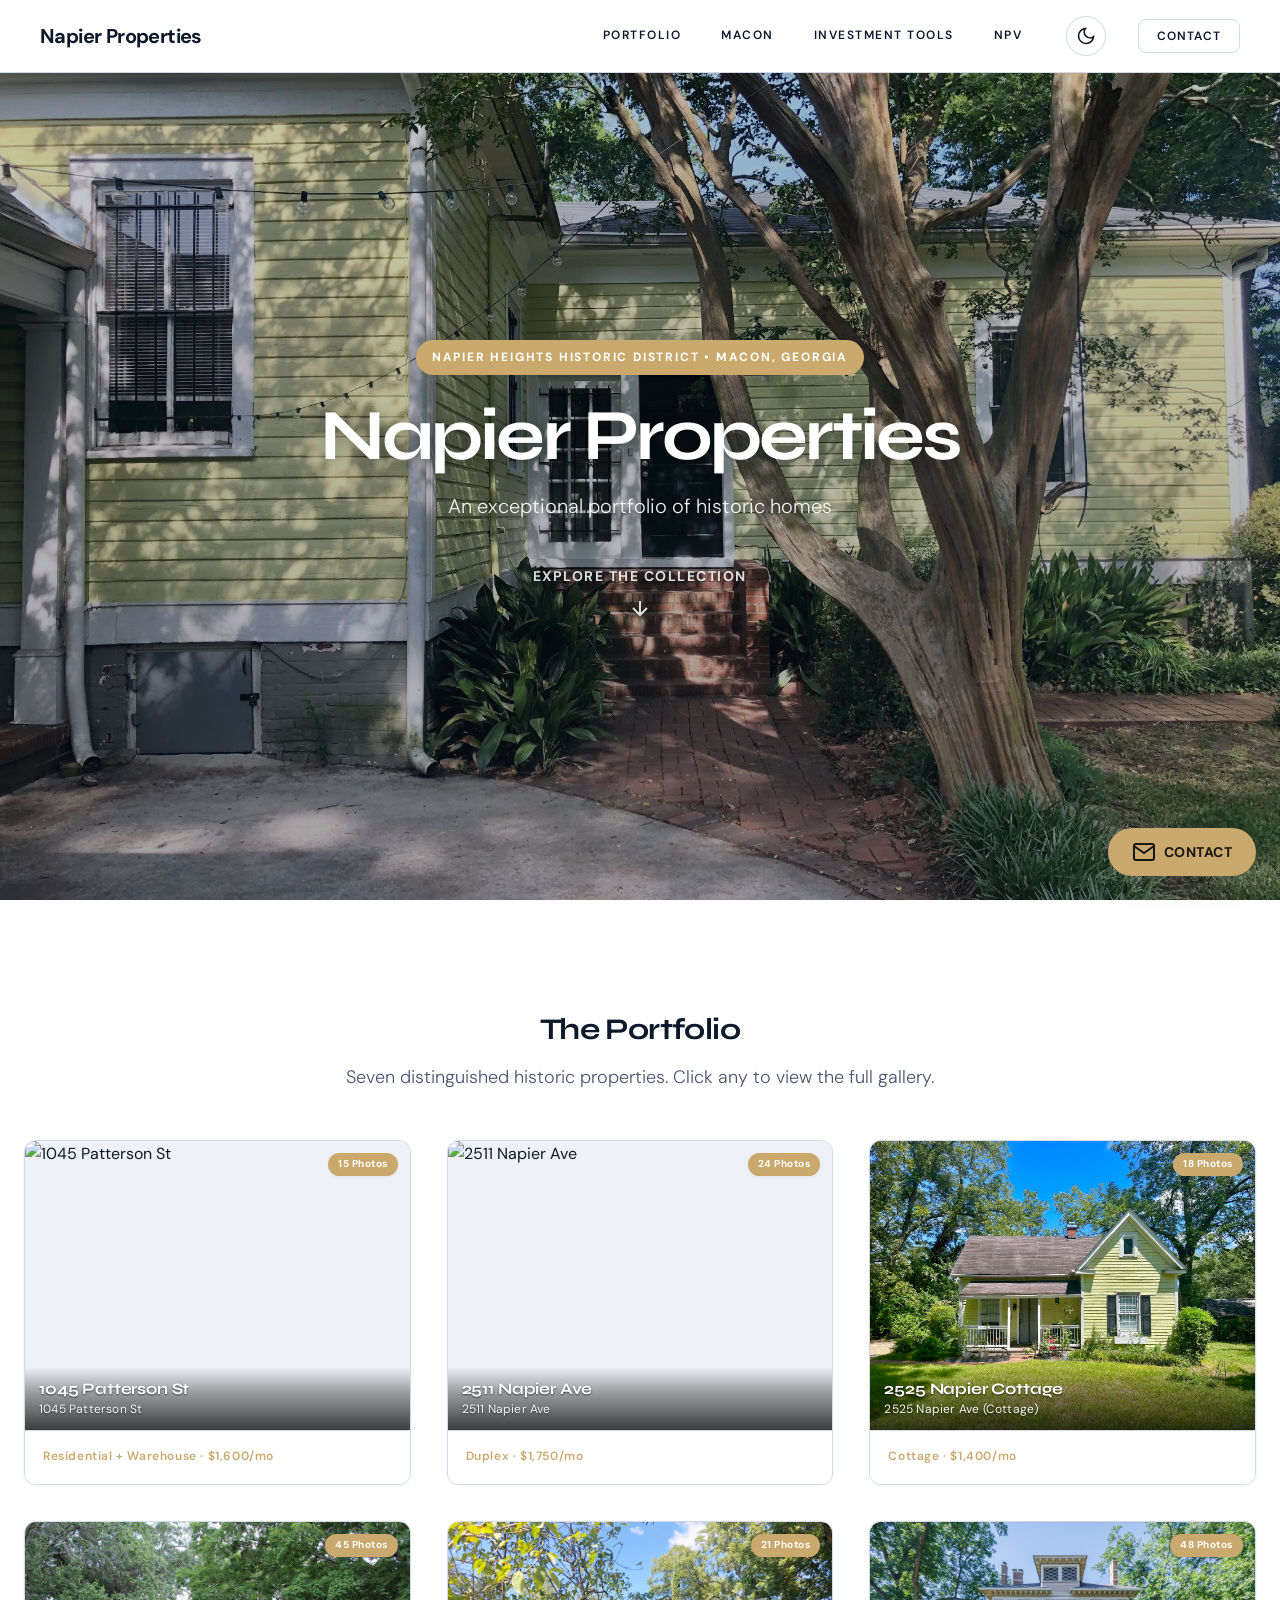
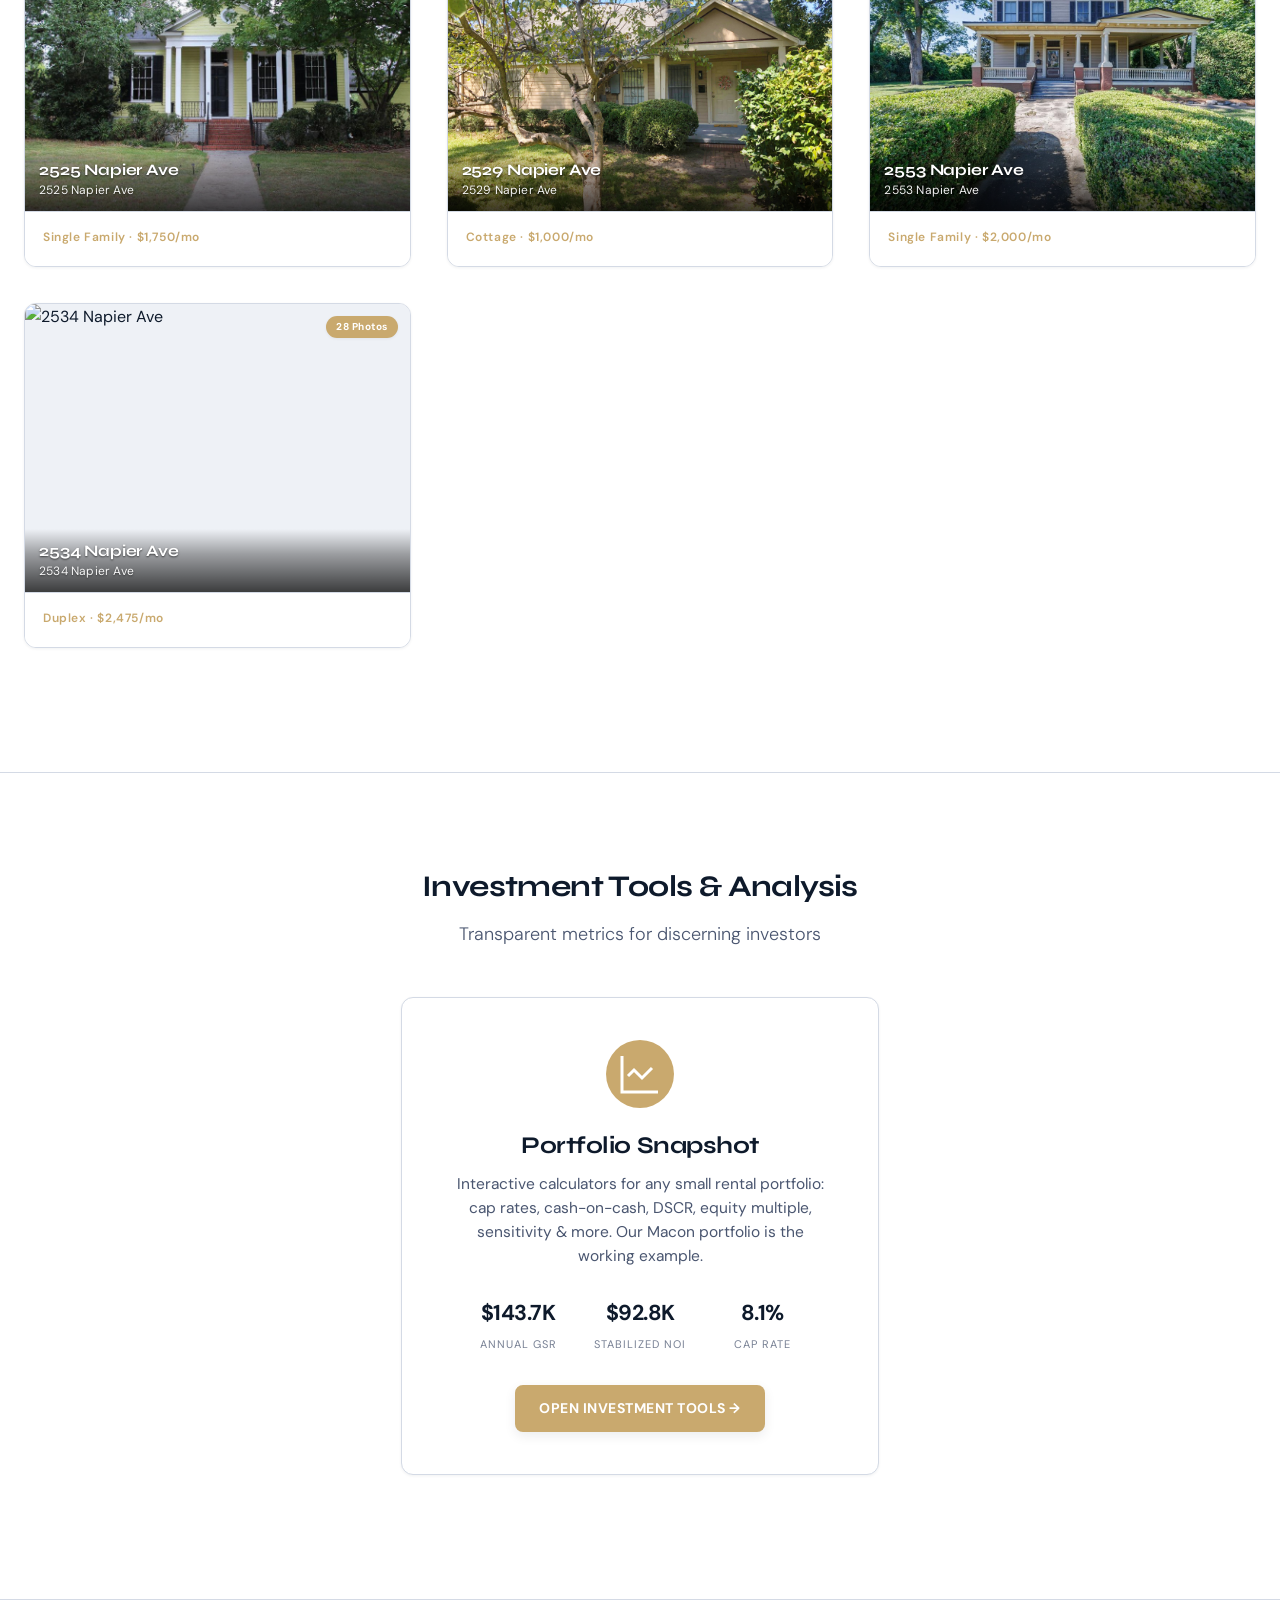
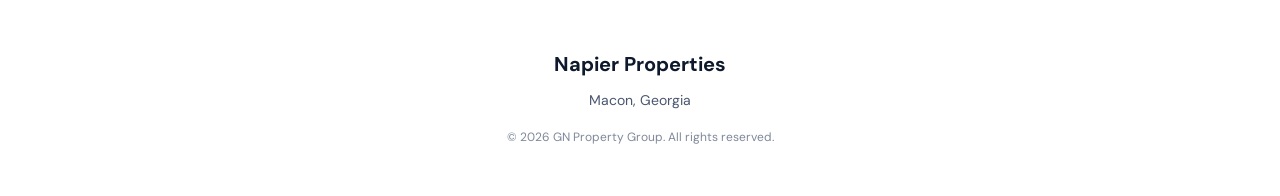
==== index.html @ f1c2375e "Correct stale headline metrics on homepage The portfolio snapshot still showed the pre-correction ba" ====
<!DOCTYPE html>
<html lang="en" data-theme="light">
<head>
    <meta charset="UTF-8">
    <meta name="viewport" content="width=device-width, initial-scale=1.0">
    <title>Napier Properties | Macon, GA Real Estate Portfolio</title>

    <!-- SEO Meta Tags -->
    <meta name="description" content="Napier Properties - A residential investment portfolio of historic homes in Macon, Georgia. Located in the Napier Heights Historic District, minutes from Mercer University and Downtown Macon.">
    <meta name="keywords" content="Macon Georgia real estate, Napier Heights, investment property, Mercer University housing, Macon rental homes">
    <meta name="author" content="GN Property Group">

    <!-- Open Graph / Social Media -->
    <meta property="og:title" content="Napier Properties | Macon, GA Real Estate Portfolio">
    <meta property="og:description" content="A residential investment portfolio of historic homes in Macon, Georgia's Napier Heights Historic District.">
    <meta property="og:type" content="website">
    <meta property="og:image" content="images/2525-napier-ave/exterior.jpg">

    <!-- Favicon -->
    <link rel="icon" type="image/svg+xml" href="favicon.svg">

    <!-- Fonts: Syne (display) + DM Sans (body) from Forged theme, with Lato fallback -->
    <link rel="preconnect" href="https://fonts.googleapis.com">
    <link rel="preconnect" href="https://fonts.gstatic.com" crossorigin>
    <link href="https://fonts.googleapis.com/css2?family=Syne:wght@500;600;700&family=DM+Sans:wght@400;500;700&family=Lato:wght@300;400;700&display=swap" rel="stylesheet">

    <!-- CSS Modules (per architecture: main → components → gallery → responsive) -->
    <link rel="stylesheet" href="css/main.css">
    <link rel="stylesheet" href="css/components.css">
    <link rel="stylesheet" href="css/gallery.css">
    <link rel="stylesheet" href="css/responsive.css">

    <!-- Schema.org Structured Data -->
    <script type="application/ld+json">
    {
      "@context": "https://schema.org",
      "@type": "RealEstateAgent",
      "name": "GN Property Group - Napier Properties Portfolio",
      "url": "https://gnpropertygroup.com/",
      "image": "https://gnpropertygroup.com/images/2525-napier-ave/2525%20Napier%20Ave.jpg",
      "description": "Historic residential real estate investment portfolio in Macon, Georgia's Napier Heights Historic District.",
      "areaServed": "Macon, GA"
    }
    </script>
</head>
<body>
    <!-- ============================================
         HEADER COMPONENT
         - Logo/Title
         - Navigation (Portfolio Tab, Investment Tab, Contact Button)
         ============================================ -->
    <header class="sticky-nav" id="header">
        <div class="nav-container">
            <a href="#" class="nav-logo">Napier Properties</a>
            <nav class="nav-links">
                <a href="#portfolio" class="nav-link active" data-section="portfolio">Portfolio</a>
                <a href="macon.html" class="nav-link">Macon</a>
                <a href="rent.html" class="nav-link">Investment Tools</a>
                <a href="npv.html" class="nav-link">NPV</a>
                
                <button class="btn-icon" id="themeToggleBtn" aria-label="Toggle Theme" style="margin-left: 1rem;">
                    <svg width="20" height="20" viewBox="0 0 24 24" fill="none" stroke="currentColor" stroke-width="2">
                        <path d="M21 12.79A9 9 0 1 1 11.21 3 7 7 0 0 0 21 12.79z"></path>
                    </svg>
                </button>
                <button class="nav-cta" id="navContactBtn">Contact</button>
            </nav>
        </div>
    </header>

    <!-- ============================================
         HERO SECTION
         - Title: Napier Properties
         - Subtitle/Tagline
         - Scroll Indicator
         ============================================ -->
    <section class="hero" id="hero">
        <div class="hero-content">
            <span class="hero-badge">Napier Heights Historic District • Macon, Georgia</span>
            <h1 class="hero-title">Napier Properties</h1>
            <p class="hero-subtitle">An exceptional portfolio of historic homes</p>
            <div class="hero-cta">
                <a href="#portfolio" class="scroll-indicator">
                    <span>Explore the Collection</span>
                    <svg class="scroll-arrow" width="24" height="24" viewBox="0 0 24 24" fill="none" stroke="currentColor" stroke-width="2">
                        <path d="M12 5v14M5 12l7 7 7-7"/>
                    </svg>
                </a>
            </div>
        </div>
    </section>

    <!-- ============================================
         PORTFOLIO SECTION
         - Section Header
         - Property Card Grid (6 cards per architecture)
         ============================================ -->
    <section class="portfolio-section" id="portfolio">
        <div class="section-container">
            <div class="section-header">
                <h2 class="section-title">The Portfolio</h2>
                <p class="section-subtitle">Seven distinguished historic properties. Click any to view the full gallery.</p>
            </div>

            <!-- Property Card Grid -->
            <div class="property-grid" id="propertyGrid">
                <!-- Cards rendered by app.js using data from data.js -->
            </div>
        </div>
    </section>

    <!-- ============================================
         INVESTMENT SECTION
         - Links to rent.html Investment Analysis
         ============================================ -->
    <section class="investment-section" id="investment">
        <div class="section-container">
            <div class="section-header">
                <h2 class="section-title">Investment Tools &amp; Analysis</h2>
                <p class="section-subtitle">Transparent metrics for discerning investors</p>
            </div>

            <div class="investment-preview">
                <div class="investment-card">
                    <div class="investment-icon">
                        <svg width="48" height="48" viewBox="0 0 24 24" fill="none" stroke="currentColor" stroke-width="1.5">
                            <path d="M3 3v18h18"/>
                            <path d="M18 9l-5 5-4-4-3 3"/>
                        </svg>
                    </div>
                    <h3>Portfolio Snapshot</h3>
                    <p>Interactive calculators for any small rental portfolio: cap rates, cash-on-cash, DSCR, equity multiple, sensitivity &amp; more. Our Macon portfolio is the working example.</p>
                    <div class="investment-metrics">
                        <div class="metric-mini">
                            <span class="metric-mini-value">$143.7K</span>
                            <span class="metric-mini-label">Annual GSR</span>
                        </div>
                        <div class="metric-mini">
                            <span class="metric-mini-value">$92.8K</span>
                            <span class="metric-mini-label">Stabilized NOI</span>
                        </div>
                        <div class="metric-mini">
                            <span class="metric-mini-value">8.1%</span>
                            <span class="metric-mini-label">Cap Rate</span>
                        </div>
                    </div>
                    <a href="rent.html" class="btn-primary">Open Investment Tools →</a>
                </div>
            </div>
        </div>
    </section>

    <!-- ============================================
         MODAL GALLERY COMPONENT
         - Overlay
         - Content Container
         - Header (Property Title + Close Button)
         - Description Panel (collapsible)
         - Main Image Display
         - Thumbnail Strip
         - Prev/Next Arrows
         ============================================ -->
    <div class="modal-overlay" id="modalOverlay">
        <div class="modal-container" id="modalContainer">
            <!-- Modal Header -->
            <div class="modal-header">
                <div class="modal-title-group">
                    <h2 class="modal-title" id="modalTitle">Property Name</h2>
                    <span class="modal-address" id="modalAddress">Address</span>
                </div>
                <button class="modal-close" id="modalClose" aria-label="Close gallery">
                    <svg width="24" height="24" viewBox="0 0 24 24" fill="none" stroke="currentColor" stroke-width="2">
                        <path d="M18 6L6 18M6 6l12 12"/>
                    </svg>
                </button>
            </div>

            <!-- Description Panel (collapsible) -->
            <div class="modal-description" id="modalDescription">
                <button class="description-toggle" id="descriptionToggle">
                    <span>Property Details</span>
                    <svg class="toggle-icon" width="16" height="16" viewBox="0 0 24 24" fill="none" stroke="currentColor" stroke-width="2">
                        <path d="M6 9l6 6 6-6"/>
                    </svg>
                </button>
                <div class="description-content" id="descriptionContent">
                    <p id="modalDescText">Property description will appear here.</p>
                    <div class="property-details" id="propertyDetails">
                        <!-- Property metrics rendered here -->
                    </div>
                </div>
            </div>

            <!-- Main Image Display -->
            <div class="modal-main-image">
                <button class="gallery-arrow gallery-arrow-prev" id="prevImage" aria-label="Previous image">
                    <svg width="32" height="32" viewBox="0 0 24 24" fill="none" stroke="currentColor" stroke-width="2">
                        <path d="M15 18l-6-6 6-6"/>
                    </svg>
                </button>

                <div class="image-container">
                    <img src="" alt="" class="main-image" id="mainImage">
                    <div class="image-counter" id="imageCounter">1 / 10</div>
                </div>

                <button class="gallery-arrow gallery-arrow-next" id="nextImage" aria-label="Next image">
                    <svg width="32" height="32" viewBox="0 0 24 24" fill="none" stroke="currentColor" stroke-width="2">
                        <path d="M9 18l6-6-6-6"/>
                    </svg>
                </button>
            </div>

            <!-- Thumbnail Strip -->
            <div class="thumbnail-strip" id="thumbnailStrip">
                <!-- Thumbnails rendered by gallery.js -->
            </div>
        </div>
    </div>

    <!-- ============================================
         CONTACT PANEL
         - Floating Button (bottom-right)
         - Expanded Panel (slides up)
         - Email: gnpropertygroup@gmail.com
         ============================================ -->
    <div class="contact-wrapper" id="contactWrapper">
        <!-- Floating Button -->
        <button class="contact-btn" id="contactBtn" aria-label="Open contact panel">
            <svg width="24" height="24" viewBox="0 0 24 24" fill="none" stroke="currentColor" stroke-width="2">
                <path d="M4 4h16c1.1 0 2 .9 2 2v12c0 1.1-.9 2-2 2H4c-1.1 0-2-.9-2-2V6c0-1.1.9-2 2-2z"/>
                <polyline points="22,6 12,13 2,6"/>
            </svg>
            <span>Contact</span>
        </button>

        <!-- Expanded Panel -->
        <div class="contact-panel" id="contactPanel">
            <div class="contact-panel-header">
                <h3>Get In Touch</h3>
                <button class="contact-panel-close" id="contactPanelClose" aria-label="Close contact panel">
                    <svg width="20" height="20" viewBox="0 0 24 24" fill="none" stroke="currentColor" stroke-width="2">
                        <path d="M18 6L6 18M6 6l12 12"/>
                    </svg>
                </button>
            </div>
            <div class="contact-panel-content">
                <p>Interested in our properties? Reach out for inquiries, tours, or investment opportunities.</p>
                <a href="mailto:gnpropertygroup@gmail.com" class="contact-email">
                    <svg width="20" height="20" viewBox="0 0 24 24" fill="none" stroke="currentColor" stroke-width="2">
                        <path d="M4 4h16c1.1 0 2 .9 2 2v12c0 1.1-.9 2-2 2H4c-1.1 0-2-.9-2-2V6c0-1.1.9-2 2-2z"/>
                        <polyline points="22,6 12,13 2,6"/>
                    </svg>
                    gnpropertygroup@gmail.com
                </a>
            </div>
        </div>
    </div>

    <!-- ============================================
         FOOTER
         ============================================ -->
    <footer class="footer" id="footer">
        <div class="footer-content">
            <p class="footer-brand">Napier Properties</p>
            <p class="footer-location">Macon, Georgia</p>
            <p class="footer-copyright">&copy; 2026 GN Property Group. All rights reserved.</p>
        </div>
    </footer>

    <!-- ============================================
         JAVASCRIPT MODULES
         Load order per architecture:
         1. data.js (property store)
         2. navigation.js (sticky nav, scroll)
         3. contact.js (contact panel toggle)
         4. gallery.js (modal logic)
         5. app.js (main controller - initializes all)
         ============================================ -->
    <script src="js/data.js"></script>
    <script src="js/navigation.js"></script>
    <script src="js/contact.js"></script>
    <script src="js/gallery.js"></script>
    <script src="js/app.js"></script>
</body>
</html>
---- css/main.css ----
/* ============================================
   MAIN.CSS - Core Variables & Reset
   Forged Light theme (default). Clean solid modern high-end real estate.
   NO glassmorphism. Architecture: main.css → components.css → gallery.css → responsive.css
   ============================================ */

/* --------------------------------------------
   CSS VARIABLES (:root & Themes)
   Lodge-inspired clean theme (light default) - warm gold accent, no teal
   Clean solid colors, NO glassmorphism, NO backdrop-filter, NO blur, NO rgba bg transparencies
   High-end professional real estate aesthetic (Sotheby's / Berkshire style)
   -------------------------------------------- */
:root {
    /* Base shared */
    --white: #ffffff;
    --black: #000000;

    /* Typography - Forge theme fonts + Lato fallback for compatibility */
    --font-display: 'Syne', 'Lato', system-ui, -apple-system, BlinkMacSystemFont, 'Segoe UI', sans-serif;
    --font-body: 'DM Sans', 'Lato', system-ui, -apple-system, BlinkMacSystemFont, 'Segoe UI', sans-serif;
    --font-mono: 'Fragment Mono', 'JetBrains Mono', ui-monospace, monospace;
    --font-family: var(--font-body);
    --font-light: 300;
    --font-regular: 400;
    --font-medium: 500;
    --font-bold: 700;

    /* Font Sizes */
    --text-xs: 0.75rem;
    --text-sm: 0.875rem;
    --text-base: 1rem;
    --text-lg: 1.125rem;
    --text-xl: 1.25rem;
    --text-2xl: 1.5rem;
    --text-3xl: 1.875rem;
    --text-4xl: 2.25rem;
    --text-5xl: 3rem;
    --text-6xl: 3.75rem;

    /* Spacing */
    --space-1: 0.25rem;
    --space-2: 0.5rem;
    --space-3: 0.75rem;
    --space-4: 1rem;
    --space-5: 1.25rem;
    --space-6: 1.5rem;
    --space-8: 2rem;
    --space-10: 2.5rem;
    --space-12: 3rem;
    --space-16: 4rem;
    --space-20: 5rem;

    /* Forged geometry (rounded clean, not sharp zero) */
    --radius-sm: 5px;
    --radius-md: 8px;
    --radius-lg: 12px;
    --radius-xl: 12px;
    --radius-2xl: 16px;
    --radius-full: 9999px;

    /* Transitions */
    --transition-fast: 140ms ease;
    --transition-base: 200ms ease;
    --transition-slow: 400ms ease;
    --transition-bounce: 300ms cubic-bezier(0.68, -0.55, 0.265, 1.55);

    /* Z-Index Scale */
    --z-base: 1;
    --z-dropdown: 100;
    --z-sticky: 500;
    --z-modal: 1000;
    --z-tooltip: 1500;
}

/* ============================================
   FORGED LIGHT THEME (DEFAULT - Light Mode)
   Exact mapping from forged-light.json
   All solid colors, excellent contrast, professional high-end RE
   ============================================ */
:root,
[data-theme="light"] {
    /* Forged Light palette - primary */
    --bg: #ffffff;
    --bg2: #f4f6fa;
    --surface: #ffffff;
    --surface2: #eef1f6;
    --surface3: #e2e7ef;
    --border: #d4dae5;
    --border2: #b8c1d1;

    --text: #0e1a2b;
    --text2: #4a5670;   /* secondary text */
    --text3: #8090a8;   /* muted */

    --accent: #c9a96e;       /* warm gold - primary brand (lodge) */
    --accent-dim: #a67c52;
    --accent-glow: #c9a96e;
    --accent-faint: #f5e8d3; /* very light gold tint for subtle bg */

    --accent2: #c96d28;      /* warm orange-brown */
    --accent2-dim: #a5571f;
    --accent2-glow: #c96d28;

    --success: #1d8c5a;
    --warning: #a37b1f;
    --danger: #c0392b;
    --info: #1f5fbf;

    /* Legacy mappings for compatibility (point to new) */
    --primary: var(--bg2);
    --secondary: var(--surface2);
    --accent-text: #1a1814;  /* dark text on warm gold */
    --light: var(--bg);
    --text-light: var(--text2);

    --bg-body: var(--bg);
    --bg-card: var(--surface);

    /* No glass - use solid */
    --glass: var(--surface);
    --glass-border: var(--border);
    --glass-dark: var(--surface2);

    /* Clean gradients using solid palette (no heavy transparency) */
    --gradient-hero: linear-gradient(180deg, rgba(0,0,0,0.35) 0%, rgba(0,0,0,0.55) 100%); /* minimal for photo legibility only */
    --gradient-primary: linear-gradient(135deg, var(--bg2) 0%, var(--surface2) 100%);
    --gradient-card: var(--surface);

    /* Subtle professional shadows (drop shadows only, no glass blur) */
    --shadow-sm: 0 1px 3px rgba(14, 26, 43, 0.06);
    --shadow-md: 0 4px 12px rgba(14, 26, 43, 0.08);
    --shadow-lg: 0 10px 30px rgba(14, 26, 43, 0.10);
    --shadow-xl: 0 20px 50px rgba(14, 26, 43, 0.12);
    --shadow-glass: 0 8px 24px rgba(14, 26, 43, 0.06); /* legacy name, now subtle solid shadow */

    /* No blur effects */
    --blur-sm: 0;
    --blur-md: 0;
    --blur-lg: 0;
}

/* Dark Theme - updated to complement forged but light is default & primary */
[data-theme="dark"] {
    --bg: #2a394d;
    --bg2: #354a61;
    --surface: #31455c;
    --surface2: #3c516b;
    --surface3: #4a627d;
    --border: #58718a;
    --border2: #7b92ad;

    --text: #f0f4f8;
    --text2: #c5d1e0;
    --text3: #9aa9bc;

    --accent: #c9a96e;
    --accent-dim: #a67c52;
    --accent-glow: #c9a96e;
    --accent-faint: #3c2f22;

    --accent2: #c96d28;
    --accent2-dim: #a5571f;
    --accent2-glow: #c96d28;

    --success: #1d8c5a;
    --warning: #a37b1f;
    --danger: #c0392b;
    --info: #1f5fbf;

    --primary: var(--bg2);
    --secondary: var(--surface2);
    --accent-text: #1a1814;
    --light: var(--surface);
    --text-light: var(--text2);

    --bg-body: var(--bg);
    --bg-card: var(--surface);

    --glass: var(--surface);
    --glass-border: var(--border);
    --glass-dark: var(--surface2);

    --gradient-hero: linear-gradient(180deg, rgba(0,0,0,0.25) 0%, rgba(0,0,0,0.4) 100%);
    --gradient-primary: linear-gradient(135deg, var(--bg2) 0%, var(--surface2) 100%);
    --gradient-card: var(--surface);

    --shadow-sm: 0 1px 3px rgba(0, 0, 0, 0.15);
    --shadow-md: 0 4px 12px rgba(0, 0, 0, 0.2);
    --shadow-lg: 0 10px 30px rgba(0, 0, 0, 0.28);
    --shadow-xl: 0 20px 50px rgba(0, 0, 0, 0.38);
    --shadow-glass: 0 8px 24px rgba(0, 0, 0, 0.18);

    --blur-sm: 0;
    --blur-md: 0;
    --blur-lg: 0;
}


/* --------------------------------------------
   CSS RESET
   Modern reset for consistent cross-browser styling
   -------------------------------------------- */
*,
*::before,
*::after {
    margin: 0;
    padding: 0;
    box-sizing: border-box;
}

html {
    font-size: 16px;
    scroll-behavior: smooth;
    -webkit-text-size-adjust: 100%;
}

body {
    font-family: var(--font-family);
    font-weight: var(--font-regular);
    line-height: 1.65;
    color: var(--text);
    background: var(--bg-body);
    min-height: 100vh;
    overflow-x: hidden;
    -webkit-font-smoothing: antialiased;
    -moz-osx-font-smoothing: grayscale;
}

/* Remove default list styles */
ul, ol {
    list-style: none;
}

/* Remove default link styles */
a {
    text-decoration: none;
    color: inherit;
}

/* Reset button styles */
button {
    font-family: inherit;
    font-size: inherit;
    background: none;
    border: none;
    cursor: pointer;
    outline: none;
}

/* Reset image styles */
img {
    max-width: 100%;
    height: auto;
    display: block;
}

/* Reset form elements */
input,
textarea,
select {
    font-family: inherit;
    font-size: inherit;
}

/* Remove default focus outline, add custom later */
:focus {
    outline: none;
}

/* Focus visible for accessibility */
:focus-visible {
    outline: 2px solid var(--accent);
    outline-offset: 2px;
}

/* --------------------------------------------
   TYPOGRAPHY
   Forged fonts: Syne for display/headings (elegant high-end), DM Sans for body
   Excellent contrast, professional typography
   -------------------------------------------- */
h1, h2, h3, h4, h5, h6 {
    font-family: var(--font-display);
    font-weight: var(--font-bold);
    line-height: 1.15;
    color: var(--text);
    letter-spacing: -0.015em;
}

h1 {
    font-size: var(--text-5xl);
    letter-spacing: -0.025em;
}

h2 {
    font-size: var(--text-3xl);
    letter-spacing: -0.02em;
}

h3 {
    font-size: var(--text-xl);
    letter-spacing: -0.01em;
}

h4 {
    font-size: var(--text-lg);
}

p {
    color: var(--text2);
    margin-bottom: var(--space-4);
}

p:last-child {
    margin-bottom: 0;
}

.text-light {
    font-weight: var(--font-light);
    color: var(--text2);
}

.text-bold {
    font-weight: var(--font-bold);
}

.text-center {
    text-align: center;
}

.text-white {
    color: #ffffff;
}

.text-primary {
    color: var(--bg2);
}

.text-accent {
    color: var(--accent);
}

/* --------------------------------------------
   BASE BODY STYLES
   Layout containers and utility classes
   -------------------------------------------- */

/* Main section container */
.section-container {
    max-width: 1200px;
    margin: 0 auto;
    padding: var(--space-8) var(--space-6);
}

/* Section header styling */
.section-header {
    text-align: center;
    margin-bottom: var(--space-12);
}

.section-title {
    color: var(--text);
    margin-bottom: var(--space-4);
}

.section-subtitle {
    color: var(--text2);
    font-size: var(--text-lg);
    font-weight: var(--font-light);
}

/* Utility: Hidden but accessible */
.sr-only {
    position: absolute;
    width: 1px;
    height: 1px;
    padding: 0;
    margin: -1px;
    overflow: hidden;
    clip: rect(0, 0, 0, 0);
    white-space: nowrap;
    border: 0;
}

/* Utility: Flex layouts */
.flex {
    display: flex;
}

.flex-center {
    display: flex;
    align-items: center;
    justify-content: center;
}

.flex-between {
    display: flex;
    align-items: center;
    justify-content: space-between;
}

.flex-column {
    display: flex;
    flex-direction: column;
}

/* Utility: Grid layouts */
.grid {
    display: grid;
}

/* Utility: Gaps */
.gap-2 { gap: var(--space-2); }
.gap-4 { gap: var(--space-4); }
.gap-6 { gap: var(--space-6); }
.gap-8 { gap: var(--space-8); }

/* Selection styling */
::selection {
    background: var(--accent);
    color: #ffffff;
}

/* Scrollbar styling (webkit) - clean solid */
::-webkit-scrollbar {
    width: 8px;
    height: 8px;
}

::-webkit-scrollbar-track {
    background: var(--surface2);
}

::-webkit-scrollbar-thumb {
    background: var(--border2);
    border-radius: var(--radius-full);
}

::-webkit-scrollbar-thumb:hover {
    background: var(--accent);
}
---- css/components.css ----
/* ============================================
   COMPONENTS.CSS - Cards, Modals, Panels
   Forged Light solid theme. No glassmorphism. Clean high-end RE.
   Architecture: main.css → components.css → gallery.css → responsive.css
   ============================================ */

/* --------------------------------------------
   NAVIGATION (.sticky-nav)
   From architecture: Sticky navigation with smooth scroll and active states
   -------------------------------------------- */
.sticky-nav {
    position: fixed;
    top: 0;
    left: 0;
    right: 0;
    z-index: var(--z-sticky);
    background: var(--bg);
    border-bottom: 1px solid var(--border);
    padding: var(--space-4) var(--space-6);
    transition: all var(--transition-base);
}

.sticky-nav.scrolled {
    background: var(--bg);
    border-bottom: 1px solid var(--border);
    box-shadow: var(--shadow-sm);
}

.nav-container {
    max-width: 1200px;
    margin: 0 auto;
    display: flex;
    align-items: center;
    justify-content: space-between;
}

.nav-logo {
    font-size: 1.25rem;
    font-weight: var(--font-bold);
    color: var(--text);
    letter-spacing: -0.03em;
    transition: color var(--transition-fast);
}

.nav-logo:hover {
    color: var(--accent);
}

.nav-links {
    display: flex;
    align-items: center;
    gap: var(--space-4);
}

.nav-link {
    color: var(--text);
    font-size: 0.75rem;
    font-weight: 600;
    padding: var(--space-2) var(--space-3);
    text-transform: uppercase;
    letter-spacing: 1.5px;
    transition: color var(--transition-fast);
    position: relative;
}

.nav-link:hover {
    color: var(--accent);
}

.nav-link.active {
    color: var(--accent);
}

.nav-link.active::after {
    content: '';
    position: absolute;
    bottom: -2px;
    left: 0;
    right: 0;
    height: 1px;
    background: var(--accent);
}

.nav-cta {
    margin-left: var(--space-4);
    padding: 8px 18px;
    font-size: 0.75rem;
    font-weight: 600;
    text-transform: uppercase;
    letter-spacing: 1px;
    color: var(--text);
    border: 1px solid var(--border);
    background: transparent;
    border-radius: var(--radius-md);
    transition: all var(--transition-fast);
    cursor: pointer;
}

.nav-cta:hover {
    background: var(--accent);
    color: var(--accent-text);
    border-color: var(--accent);
}

/* --------------------------------------------
   BUTTONS
   .btn-primary, .btn-secondary (was btn-glass - solid clean no glass), .btn-icon
   -------------------------------------------- */
.btn-primary {
    display: inline-flex;
    align-items: center;
    justify-content: center;
    gap: var(--space-2);
    padding: var(--space-3) var(--space-6);
    background: var(--accent);
    color: #ffffff;
    font-size: var(--text-sm);
    font-weight: var(--font-bold);
    text-transform: uppercase;
    letter-spacing: 0.5px;
    border-radius: var(--radius-md);
    box-shadow: var(--shadow-md);
    transition: all var(--transition-base);
}

.btn-primary:hover {
    background: var(--accent-dim);
    transform: translateY(-1px);
    box-shadow: var(--shadow-lg);
}

.btn-primary:active {
    transform: translateY(0);
}

/* Clean secondary / outline button - no glassmorphism, high-end minimal */
.btn-glass,
.btn-secondary {
    display: inline-flex;
    align-items: center;
    justify-content: center;
    gap: var(--space-2);
    padding: 10px 18px;
    background: transparent;
    color: var(--text);
    font-size: var(--text-sm);
    font-weight: 600;
    text-transform: uppercase;
    letter-spacing: 1px;
    border: 1px solid var(--border);
    border-radius: var(--radius-md);
    transition: all var(--transition-fast);
}

.btn-glass:hover,
.btn-secondary:hover {
    background: var(--accent);
    color: var(--accent-text);
    border-color: var(--accent);
}

.btn-icon {
    display: inline-flex;
    align-items: center;
    justify-content: center;
    width: 40px;
    height: 40px;
    background: var(--surface);
    border: 1px solid var(--border);
    border-radius: var(--radius-full);
    color: var(--text);
    transition: all var(--transition-base);
}

.btn-icon:hover {
    background: var(--surface2);
    border-color: var(--accent);
    transform: scale(1.02);
}

/* --------------------------------------------
   HERO SECTION
   -------------------------------------------- */
.hero {
    min-height: 100vh;
    display: flex;
    align-items: center;
    justify-content: center;
    padding: var(--space-20) var(--space-6);
    padding-top: calc(var(--space-20) + 60px);
    /* Elegant high-end RE hero: strong photo, minimal clean overlay */
    background: linear-gradient(180deg, rgba(14,26,43,0.22) 0%, rgba(14,26,43,0.38) 100%), url('../images/2525-napier-ave/exterior.jpg');
    background-size: cover;
    background-position: center 38%;
    background-attachment: scroll;
    position: relative;
    overflow: hidden;
}

.hero-content {
    text-align: center;
    position: relative;
    z-index: 1;
    max-width: 780px;
    margin: 0 auto;
}

.hero-badge {
    display: inline-block;
    background: var(--accent);
    color: #ffffff;
    padding: var(--space-2) var(--space-4);
    font-size: var(--text-xs);
    font-weight: var(--font-bold);
    letter-spacing: 1.8px;
    text-transform: uppercase;
    border-radius: var(--radius-full);
    margin-bottom: var(--space-6);
    box-shadow: var(--shadow-sm);
}

.hero-title {
    font-size: clamp(2.8rem, 7vw, 4.25rem);
    font-weight: 700;
    color: #ffffff;
    margin-bottom: var(--space-4);
    letter-spacing: -0.04em;
    line-height: 1.04;
    text-shadow: 0 2px 18px rgba(0, 0, 0, 0.4);
}

.hero-subtitle {
    font-size: var(--text-xl);
    font-weight: var(--font-light);
    color: rgba(255,255,255,0.92);
    margin-bottom: var(--space-10);
    max-width: 520px;
    margin-left: auto;
    margin-right: auto;
}

.hero-cta {
    margin-top: var(--space-8);
}

.scroll-indicator {
    display: inline-flex;
    flex-direction: column;
    align-items: center;
    gap: var(--space-2);
    color: rgba(255,255,255,0.85);
    font-size: var(--text-sm);
    font-weight: var(--font-bold);
    text-transform: uppercase;
    letter-spacing: 1.5px;
    transition: color var(--transition-base);
}

.scroll-indicator:hover {
    color: var(--accent);
}

.scroll-arrow {
    animation: bounce 2s infinite;
}

@keyframes bounce {
    0%, 20%, 50%, 80%, 100% {
        transform: translateY(0);
    }
    40% {
        transform: translateY(8px);
    }
    60% {
        transform: translateY(4px);
    }
}

/* --------------------------------------------
   PORTFOLIO SECTION
   -------------------------------------------- */
.portfolio-section {
    padding: 80px 0 92px;
    background: var(--bg-body);
}

/* --------------------------------------------
   PROPERTY CARDS - Clean, no glass, elegant high-end RE grid
   Image treatment: crisp cover, subtle scale on hover. Text clean below on white.
   -------------------------------------------- */
.property-grid {
    display: grid;
    grid-template-columns: repeat(3, 1fr);
    gap: 28px;
}

.property-card {
    position: relative;
    border-radius: var(--radius-xl);
    overflow: hidden;
    background: var(--surface);
    border: 1px solid var(--border);
    box-shadow: var(--shadow-sm);
    cursor: pointer;
    transition: all var(--transition-base);
    display: flex;
    flex-direction: column;
}

.property-card:hover {
    transform: translateY(-6px);
    box-shadow: var(--shadow-lg);
    border-color: var(--accent);
}

.card-image-wrapper {
    position: relative;
    width: 100%;
    aspect-ratio: 4 / 3;
    overflow: hidden;
    background: var(--surface2);
}

.card-image {
    width: 100%;
    height: 100%;
    object-fit: cover;
    object-position: center;
    transition: transform var(--transition-slow);
}

.property-card:hover .card-image {
    transform: scale(1.05);
}

/* Clean solid card body: perfect high-end RE card below crisp image. No glass. */
.card-body {
    padding: 16px 18px 18px;
    background: var(--surface);
    flex: 1;
    display: flex;
    flex-direction: column;
    border-top: 1px solid var(--border);
}

.card-title {
    font-size: 1.05rem;
    font-weight: 700;
    color: var(--text);
    margin-bottom: 4px;
    line-height: 1.25;
    letter-spacing: -0.01em;
}

.card-subtitle {
    font-size: 0.8125rem;
    color: var(--text2);
    font-weight: 400;
    letter-spacing: 0.2px;
    margin-bottom: 6px;
}

.card-meta {
    margin-top: auto;
    font-size: 0.75rem;
    color: var(--accent);
    font-weight: 600;
    letter-spacing: 0.6px;
}

/* Thumbnail overlay labels - white font on dark gradient for readability over photos.
   No glassmorphism. Always visible on the image. */
.card-overlay {
    position: absolute;
    bottom: 0;
    left: 0;
    right: 0;
    padding: 12px 14px 10px;
    background: linear-gradient(to top, rgba(0,0,0,0.75) 0%, rgba(0,0,0,0.35) 60%, transparent 100%);
    color: #ffffff;
    z-index: 2;
}

.card-overlay .card-title {
    font-size: 1.0rem;
    font-weight: 700;
    color: #ffffff;
    margin: 0 0 2px 0;
    line-height: 1.2;
    text-shadow: 0 1px 2px rgba(0,0,0,0.6);
}

.card-overlay .card-subtitle {
    font-size: 0.75rem;
    color: #ffffff;
    font-weight: 400;
    margin: 0;
    opacity: 0.95;
    text-shadow: 0 1px 2px rgba(0,0,0,0.5);
}

/* Badge on image corner - clean gold accent (from lodge) */
.card-badge {
    position: absolute;
    top: 12px;
    right: 12px;
    background: var(--accent);
    color: #ffffff;
    padding: 3px 10px;
    font-size: 10px;
    font-weight: 700;
    letter-spacing: 0.5px;
    border-radius: 999px;
    box-shadow: var(--shadow-sm);
}

/* Removed center view-more icon for clean minimal high-end presentation.
   Hover lift + subtle image zoom + gold badge provide clear interaction cue. */

/* --------------------------------------------
   PANEL / CARD
   Clean solid surface container (no glassmorphism)
   -------------------------------------------- */
.glass-panel {
    background: var(--surface);
    border: 1px solid var(--border);
    border-radius: var(--radius-lg);
    box-shadow: var(--shadow-sm);
}

/* --------------------------------------------
   VALUE BOX
   Highlighted metrics display (from rent.html)
   -------------------------------------------- */
.value-box {
    background: var(--accent); 
    color: #ffffff;
    padding: var(--space-6) var(--space-8);
    border-radius: var(--radius-lg);
    margin: var(--space-6) 0;
}

.value-box-label {
    font-size: var(--text-xs);
    text-transform: uppercase;
    letter-spacing: 1px;
    opacity: 0.9;
    margin-bottom: var(--space-2);
}

.value-box-value {
    font-size: var(--text-4xl);
    font-weight: var(--font-bold);
    letter-spacing: -1px;
}

/* --------------------------------------------
   METRIC CARD
   Small stat display cards
   -------------------------------------------- */
.metric-card {
    background: var(--bg-card);
    border: 1px solid var(--border);
    border-radius: var(--radius-lg);
    padding: var(--space-5);
    text-align: center;
}

.metric-label {
    font-size: var(--text-xs);
    text-transform: uppercase;
    letter-spacing: 1px;
    color: var(--text2);
    margin-bottom: var(--space-2);
}

.metric-value {
    font-size: var(--text-2xl);
    font-weight: var(--font-bold);
    color: var(--text);
}

.metric-value.success {
    color: var(--success);
}

/* --------------------------------------------
   INVESTMENT SECTION
   -------------------------------------------- */
.investment-section {
    padding: 64px 0 92px;
    background: var(--bg-body);
    border-top: 1px solid var(--border);
}

.investment-preview {
    display: flex;
    justify-content: center;
}

/* Polished investment preview card - clean solid, leading to rent.html */
.investment-card {
    max-width: 540px;
    padding: 42px 48px;
    text-align: center;
    background: var(--surface);
    border: 1px solid var(--border);
    border-radius: var(--radius-xl);
    box-shadow: var(--shadow-sm);
}

.investment-icon {
    display: inline-flex;
    align-items: center;
    justify-content: center;
    width: 68px;
    height: 68px;
    background: var(--accent);
    color: #ffffff;
    border-radius: 999px;
    margin-bottom: var(--space-6);
}

.investment-card h3 {
    font-size: 1.5rem;
    font-weight: 700;
    letter-spacing: -0.02em;
    margin-bottom: 12px;
    color: var(--text);
}

.investment-card p {
    color: var(--text2);
    font-size: 0.97rem;
    line-height: 1.55;
    margin-bottom: 28px;
    max-width: 380px;
    margin-left: auto;
    margin-right: auto;
}

.investment-metrics {
    display: flex;
    justify-content: center;
    gap: 32px;
    margin-bottom: 32px;
    flex-wrap: wrap;
}

.metric-mini {
    text-align: center;
    min-width: 88px;
}

.metric-mini-value {
    display: block;
    font-size: 1.35rem;
    font-weight: 700;
    color: var(--text);
    letter-spacing: -0.5px;
}

.metric-mini-label {
    display: block;
    font-size: 0.6875rem;
    color: var(--text2);
    text-transform: uppercase;
    letter-spacing: 1px;
    margin-top: 3px;
    opacity: 0.75;
}

/* --------------------------------------------
   CONTACT PANEL
   Floating button + expandable panel
   -------------------------------------------- */
.contact-wrapper {
    position: fixed;
    bottom: var(--space-6);
    right: var(--space-6);
    z-index: var(--z-modal);
}

.contact-btn {
    display: flex;
    align-items: center;
    gap: var(--space-2);
    padding: var(--space-3) var(--space-6);
    background: var(--accent); color: var(--accent-text);
    font-size: var(--text-sm);
    font-weight: var(--font-bold);
    text-transform: uppercase;
    letter-spacing: 0.5px;
    border-radius: var(--radius-full);
    box-shadow: var(--shadow-lg);
    transition: all var(--transition-base);
}

.contact-btn:hover {
    transform: translateY(-2px);
    box-shadow: var(--shadow-xl);
}

.contact-btn.hidden {
    opacity: 0;
    pointer-events: none;
    transform: translateY(20px);
}

.contact-panel {
    position: absolute;
    bottom: 0;
    right: 0;
    width: 320px;
    background: var(--surface);
    border: 1px solid var(--border);
    border-radius: var(--radius-lg);
    box-shadow: var(--shadow-lg);
    opacity: 0;
    visibility: hidden;
    transform: translateY(20px) scale(0.95);
    transition: all var(--transition-base);
}

.contact-panel.expanded {
    opacity: 1;
    visibility: visible;
    transform: translateY(0) scale(1);
}

.contact-panel-header {
    display: flex;
    align-items: center;
    justify-content: space-between;
    padding: var(--space-4) var(--space-5);
    border-bottom: 1px solid var(--border);
}

.contact-panel-header h3 {
    font-size: var(--text-lg);
    color: var(--text);
}

.contact-panel-close {
    display: flex;
    align-items: center;
    justify-content: center;
    width: 32px;
    height: 32px;
    color: var(--text2);
    border-radius: var(--radius-full);
    transition: all var(--transition-fast);
}

.contact-panel-close:hover {
    color: var(--text);
    background: var(--border);
}

.contact-panel-content {
    padding: var(--space-5);
}

.contact-panel-content p {
    color: var(--text2);
    font-size: var(--text-sm);
    margin-bottom: var(--space-4);
}

.contact-email {
    display: flex;
    align-items: center;
    gap: var(--space-3);
    padding: var(--space-4);
    background: var(--surface2);
    border: 1px solid var(--border);
    border-radius: var(--radius-md);
    color: var(--text);
    font-size: var(--text-sm);
    transition: all var(--transition-base);
}

.contact-email:hover {
    background: var(--accent-faint);
    border-color: var(--accent);
}

.contact-email svg {
    flex-shrink: 0;
    color: var(--accent);
}

/* --------------------------------------------
   FOOTER
   -------------------------------------------- */
.footer {
    background: var(--surface);
    padding: var(--space-12) var(--space-6);
    text-align: center;
    border-top: 1px solid var(--border);
}

.footer-content {
    max-width: 1200px;
    margin: 0 auto;
}

.footer-brand {
    font-size: var(--text-xl);
    font-weight: var(--font-bold);
    color: var(--text);
    margin-bottom: var(--space-2);
}

.footer-location {
    color: var(--text2);
    font-size: var(--text-sm);
    margin-bottom: var(--space-4);
}

.footer-copyright {
    color: var(--text2);
    font-size: var(--text-xs);
    opacity: 0.7;
}

/* --------------------------------------------
   ANIMATIONS
   Scroll reveal and entrance animations
   -------------------------------------------- */
@keyframes fadeIn {
    from {
        opacity: 0;
    }
    to {
        opacity: 1;
    }
}

@keyframes fadeInUp {
    from {
        opacity: 0;
        transform: translateY(30px);
    }
    to {
        opacity: 1;
        transform: translateY(0);
    }
}

@keyframes scaleIn {
    from {
        opacity: 0;
        transform: scale(0.9);
    }
    to {
        opacity: 1;
        transform: scale(1);
    }
}

/* Apply animations to cards */
.property-card {
    animation: fadeInUp 0.6s ease backwards;
}

.property-card:nth-child(1) { animation-delay: 0.1s; }
.property-card:nth-child(2) { animation-delay: 0.2s; }
.property-card:nth-child(3) { animation-delay: 0.3s; }
.property-card:nth-child(4) { animation-delay: 0.4s; }
.property-card:nth-child(5) { animation-delay: 0.5s; }
.property-card:nth-child(6) { animation-delay: 0.6s; }

/* ============================================
   MACON PAGE STYLES
   Content pages with informational sections
   ============================================ */

/* Short hero for inner pages */
.hero-short {
    min-height: 50vh;
    padding-top: calc(var(--space-16) + 60px);
}

/* Content sections */
.content-section {
    padding: var(--space-16) 0;
    background: var(--bg-body);
}

.content-section.alt-bg {
    background: var(--bg-body);
}

/* Content cards */
.content-card {
    background: var(--surface);
    border: 1px solid var(--border);
    border-radius: var(--radius-lg);
    padding: var(--space-8);
    max-width: 900px;
    margin: 0 auto;
    box-shadow: var(--shadow-sm);
}

.card-heading {
    font-size: var(--text-xl);
    font-weight: var(--font-bold);
    color: var(--text);
    margin-bottom: var(--space-4);
}

/* Lead text */
.lead-text {
    font-size: var(--text-lg);
    color: var(--text);
    line-height: 1.7;
    margin-bottom: var(--space-8);
}

.lead-text.coming-soon {
    text-align: center;
    font-style: italic;
    color: var(--text2);
}

/* Info grid (location section) */
.info-grid {
    display: grid;
    grid-template-columns: repeat(auto-fit, minmax(250px, 1fr));
    gap: var(--space-6);
}

.info-item {
    display: flex;
    gap: var(--space-4);
    padding: var(--space-4);
    background: var(--border);
    border-radius: var(--radius-lg);
    border: 1px solid var(--border);
}

.info-icon {
    flex-shrink: 0;
    display: flex;
    align-items: center;
    justify-content: center;
    width: 48px;
    height: 48px;
    background: var(--accent); color: var(--text);
    border-radius: var(--radius-md);
    color: var(--text);
}

.info-content h4 {
    font-size: var(--text-base);
    font-weight: var(--font-bold);
    color: var(--text);
    margin-bottom: var(--space-1);
}

.info-content p {
    font-size: var(--text-sm);
    color: var(--text2);
    line-height: 1.5;
}

/* Feature lists */
.feature-list {
    list-style: none;
    padding: 0;
    margin: 0;
}

.feature-list li {
    position: relative;
    padding: var(--space-3) 0;
    padding-left: var(--space-6);
    color: var(--text);
    font-size: var(--text-base);
    line-height: 1.6;
    border-bottom: 1px solid var(--border);
}

.feature-list li:last-child {
    border-bottom: none;
}

.feature-list li::before {
    content: '';
    position: absolute;
    left: 0;
    top: 50%;
    transform: translateY(-50%);
    width: 8px;
    height: 8px;
    background: var(--accent);
    border-radius: var(--radius-full);
}

.feature-list li strong {
    color: var(--text);
}

/* Highlight box */
.highlight-box {
    margin-top: var(--space-6);
    padding: var(--space-5);
    background: var(--accent-faint);
    border-left: 4px solid var(--accent);
    border-radius: 0 var(--radius-md) var(--radius-md) 0;
}

.highlight-box p {
    color: var(--text);
    font-size: var(--text-sm);
    line-height: 1.7;
    margin: 0;
}

.highlight-box em {
    color: var(--accent);
    font-style: normal;
    font-weight: var(--font-bold);
}

/* Places grid (coming soon section) */
.places-grid {
    display: grid;
    grid-template-columns: repeat(auto-fit, minmax(200px, 1fr));
    gap: var(--space-4);
    margin-top: var(--space-6);
}

.place-category {
    padding: var(--space-5);
    background: var(--border);
    border: 1px solid var(--border);
    border-radius: var(--radius-lg);
    text-align: center;
    transition: all var(--transition-base);
}

.place-category:hover {
    background: var(--surface2);
    border-color: var(--accent);
}

.place-category h4 {
    font-size: var(--text-lg);
    font-weight: var(--font-bold);
    color: var(--text);
    margin-bottom: var(--space-2);
}

.place-category p {
    font-size: var(--text-sm);
    color: var(--text2);
}

/* Sources section */
.sources-card {
    background: var(--border);
}

.sources-list {
    list-style: none;
    padding: 0;
    margin: 0;
}

.sources-list li {
    padding: var(--space-3) 0;
    border-bottom: 1px solid var(--border);
}

.sources-list li:last-child {
    border-bottom: none;
}

.sources-list a {
    color: var(--accent);
    font-size: var(--text-sm);
    transition: color var(--transition-fast);
}

.sources-list a:hover {
    color: var(--text);
    text-decoration: underline;
}
erline;
}
---- css/gallery.css ----
/* ============================================
   GALLERY.CSS - Photo Gallery & Modal Styles
   Clean solid forged-light theme. NO glass/blur.
   Architecture: main.css → components.css → gallery.css → responsive.css
   ============================================ */

/* --------------------------------------------
   MODAL OVERLAY
   Full-screen backdrop (dark for focus on content/photos, no glass)
   -------------------------------------------- */
.modal-overlay {
    position: fixed;
    top: 0;
    left: 0;
    right: 0;
    bottom: 0;
    z-index: var(--z-modal);
    background: rgba(0, 0, 0, 0.88);
    opacity: 0;
    visibility: hidden;
    transition: all var(--transition-base);
    display: flex;
    align-items: center;
    justify-content: center;
    padding: var(--space-4);
}

.modal-overlay.active {
    opacity: 1;
    visibility: visible;
}

/* Prevent body scroll when modal open */
body.modal-open {
    overflow: hidden;
}

/* --------------------------------------------
   MODAL CONTAINER
   Main modal content wrapper
   -------------------------------------------- */
.modal-container {
    position: relative;
    width: 100%;
    max-width: 1200px;
    height: 95vh;
    max-height: 95vh;
    background: var(--surface);
    border: 1px solid var(--border);
    border-radius: var(--radius-lg);
    box-shadow: var(--shadow-xl);
    display: flex;
    flex-direction: column;
    overflow: hidden;
    transform: scale(0.96) translateY(20px);
    transition: transform var(--transition-base);
}

.modal-overlay.active .modal-container {
    transform: scale(1) translateY(0);
}

/* --------------------------------------------
   MODAL HEADER
   Title, address, close button
   -------------------------------------------- */
.modal-header {
    display: flex;
    align-items: flex-start;
    justify-content: space-between;
    padding: var(--space-5) var(--space-6);
    border-bottom: 1px solid var(--border);
    background: var(--surface);
}

.modal-title-group {
    flex: 1;
}

.modal-title {
    font-size: var(--text-2xl);
    font-weight: var(--font-bold);
    color: var(--text);
    margin-bottom: var(--space-1);
}

.modal-address {
    font-size: var(--text-sm);
    color: var(--text2);
    font-weight: var(--font-light);
}

.modal-close {
    display: flex;
    align-items: center;
    justify-content: center;
    width: 44px;
    height: 44px;
    color: var(--text2);
    border-radius: var(--radius-full);
    transition: all var(--transition-fast);
    flex-shrink: 0;
    margin-left: var(--space-4);
}

.modal-close:hover {
    color: var(--text);
    background: var(--surface2);
}

/* --------------------------------------------
   MODAL DESCRIPTION
   Collapsible property details panel
   -------------------------------------------- */
.modal-description {
    border-bottom: 1px solid var(--border);
}

.description-toggle {
    width: 100%;
    display: flex;
    align-items: center;
    justify-content: space-between;
    padding: var(--space-4) var(--space-6);
    color: var(--text2);
    font-size: var(--text-sm);
    font-weight: var(--font-bold);
    text-transform: uppercase;
    letter-spacing: 0.5px;
    background: var(--surface2);
    transition: all var(--transition-fast);
}

.description-toggle:hover {
    background: var(--accent-faint);
    color: var(--accent);
}

.toggle-icon {
    transition: transform var(--transition-base);
}

.description-toggle.collapsed .toggle-icon {
    transform: rotate(-90deg);
}

.description-content {
    padding: var(--space-5) var(--space-6);
    background: var(--surface);
    max-height: 200px;
    overflow: hidden;
    transition: all var(--transition-base);
}

.description-content.collapsed {
    max-height: 0;
    padding-top: 0;
    padding-bottom: 0;
}

.description-content p {
    color: var(--text2);
    font-size: var(--text-sm);
    line-height: 1.7;
    margin-bottom: var(--space-4);
}

.property-details {
    display: flex;
    gap: var(--space-6);
    flex-wrap: wrap;
}

.detail-item {
    display: flex;
    align-items: center;
    gap: var(--space-2);
    color: var(--text2);
    font-size: var(--text-sm);
}

.detail-item svg {
    color: var(--accent);
    flex-shrink: 0;
}

.detail-item strong {
    color: var(--text);
    font-weight: var(--font-bold);
}

/* --------------------------------------------
   MAIN IMAGE DISPLAY
   Central large image with navigation arrows
   -------------------------------------------- */
.modal-main-image {
    position: relative;
    flex: 1;
    display: flex;
    align-items: center;
    justify-content: center;
    min-height: 400px;
    padding: var(--space-4);
    background: var(--bg2);
    overflow: hidden;
}

.image-container {
    position: relative;
    width: 100%;
    height: 100%;
    display: flex;
    align-items: center;
    justify-content: center;
}

.main-image {
    max-width: 100%;
    max-height: 70vh;
    width: auto;
    height: auto;
    object-fit: contain;
    border-radius: var(--radius-md);
    box-shadow: var(--shadow-xl);
    transition: opacity var(--transition-fast);
}

.main-image.loading {
    opacity: 0.5;
}

.image-counter {
    position: absolute;
    bottom: var(--space-4);
    left: 50%;
    transform: translateX(-50%);
    background: var(--surface);
    color: var(--text);
    padding: var(--space-2) var(--space-4);
    font-size: var(--text-sm);
    font-weight: var(--font-bold);
    border-radius: var(--radius-full);
    border: 1px solid var(--border);
}

/* --------------------------------------------
   GALLERY ARROWS
   Prev/Next navigation buttons
   -------------------------------------------- */
.gallery-arrow {
    position: absolute;
    top: 50%;
    transform: translateY(-50%);
    display: flex;
    align-items: center;
    justify-content: center;
    width: 56px;
    height: 56px;
    background: var(--bg-card);
    border: 1px solid var(--border);
    border-radius: var(--radius-full);
    color: var(--text);
    z-index: 10;
    transition: all var(--transition-base);
}

.gallery-arrow:hover {
    background: var(--accent);
    color: var(--accent-text);
    transform: translateY(-50%) scale(1.05);
}

.gallery-arrow:active {
    transform: translateY(-50%) scale(0.95);
}

.gallery-arrow:disabled {
    opacity: 0.3;
    cursor: not-allowed;
}

.gallery-arrow:disabled:hover {
    background: var(--bg-card);
    transform: translateY(-50%);
}

.gallery-arrow-prev {
    left: var(--space-4);
}

.gallery-arrow-next {
    right: var(--space-4);
}

/* --------------------------------------------
   THUMBNAIL STRIP
   Horizontal scrollable thumbnail navigation
   -------------------------------------------- */
.thumbnail-strip {
    display: flex;
    gap: var(--space-2);
    padding: var(--space-4) var(--space-6);
    background: var(--surface);
    border-top: 1px solid var(--border);
    overflow-x: auto;
    scroll-behavior: smooth;
    -webkit-overflow-scrolling: touch;
}

/* Custom scrollbar for thumbnail strip */
.thumbnail-strip::-webkit-scrollbar {
    height: 6px;
}

.thumbnail-strip::-webkit-scrollbar-track {
    background: var(--surface2);
    border-radius: var(--radius-full);
}

.thumbnail-strip::-webkit-scrollbar-thumb {
    background: var(--accent);
    border-radius: var(--radius-full);
}

.thumbnail-item {
    flex-shrink: 0;
    width: 80px;
    height: 60px;
    border-radius: var(--radius-md);
    overflow: hidden;
    cursor: pointer;
    border: 2px solid transparent;
    opacity: 0.65;
    transition: all var(--transition-fast);
}

.thumbnail-item:hover {
    opacity: 0.95;
    border-color: var(--border2);
}

.thumbnail-item.active {
    opacity: 1;
    border-color: var(--accent);
    box-shadow: 0 0 0 2px var(--accent);
}

.thumbnail-item img {
    width: 100%;
    height: 100%;
    object-fit: cover;
}

/* --------------------------------------------
   GALLERY ANIMATIONS
   -------------------------------------------- */
@keyframes modalFadeIn {
    from {
        opacity: 0;
    }
    to {
        opacity: 1;
    }
}

@keyframes modalSlideIn {
    from {
        opacity: 0;
        transform: scale(0.9) translateY(40px);
    }
    to {
        opacity: 1;
        transform: scale(1) translateY(0);
    }
}

@keyframes imageSlideIn {
    from {
        opacity: 0;
        transform: translateX(20px);
    }
    to {
        opacity: 1;
        transform: translateX(0);
    }
}

@keyframes imageSlideOut {
    from {
        opacity: 1;
        transform: translateX(0);
    }
    to {
        opacity: 0;
        transform: translateX(-20px);
    }
}

/* Image transition effect */
.main-image.slide-in {
    animation: imageSlideIn 0.3s ease forwards;
}

/* --------------------------------------------
   LOADING STATE
   Placeholder while images load
   -------------------------------------------- */
.image-loading {
    position: absolute;
    top: 50%;
    left: 50%;
    transform: translate(-50%, -50%);
    width: 40px;
    height: 40px;
    border: 3px solid var(--border);
    border-top-color: var(--accent);
    border-radius: 50%;
    animation: spin 1s linear infinite;
}

@keyframes spin {
    to {
        transform: translate(-50%, -50%) rotate(360deg);
    }
}

/* --------------------------------------------
   TOUCH/SWIPE HINTS
   Mobile touch indicators
   -------------------------------------------- */
.swipe-hint {
    position: absolute;
    bottom: var(--space-16);
    left: 50%;
    transform: translateX(-50%);
    display: flex;
    align-items: center;
    gap: var(--space-2);
    color: var(--text3);
    font-size: var(--text-xs);
    text-transform: uppercase;
    letter-spacing: 1px;
    pointer-events: none;
    opacity: 0;
    transition: opacity var(--transition-base);
}

.modal-overlay.active .swipe-hint {
    animation: fadeInOut 3s ease forwards;
}

@keyframes fadeInOut {
    0%, 100% {
        opacity: 0;
    }
    20%, 80% {
        opacity: 1;
    }
}
---- css/responsive.css ----
/* ============================================
   RESPONSIVE.CSS - Media Queries
   Forged Light clean theme support. No glass.
   Architecture: main.css → components.css → gallery.css → responsive.css
   Breakpoints: 480px, 768px, 1024px, 1200px
   ============================================ */

/* --------------------------------------------
   WIDE SCREENS (min-width: 1200px)
   -------------------------------------------- */
@media (min-width: 1200px) {
    .section-container {
        max-width: 1280px;
    }

    .hero-title {
        font-size: 4.5rem;
    }

    .property-grid {
        grid-template-columns: repeat(3, 1fr);
        gap: 36px;
    }

    .modal-container {
        max-width: 1200px;
    }

    .main-image {
        max-height: 75vh;
    }

    .thumbnail-item {
        width: 100px;
        height: 75px;
    }
}

/* --------------------------------------------
   DESKTOP (max-width: 1024px)
   -------------------------------------------- */
@media (max-width: 1024px) {
    .hero-title {
        font-size: var(--text-5xl);
    }

    .property-grid {
        grid-template-columns: repeat(2, 1fr);
        gap: 24px;
    }

    .modal-container {
        max-width: 95vw;
    }

    .gallery-arrow {
        width: 48px;
        height: 48px;
    }

    .gallery-arrow svg {
        width: 24px;
        height: 24px;
    }
}

/* --------------------------------------------
   TABLET (max-width: 768px)
   -------------------------------------------- */
@media (max-width: 768px) {
    /* Typography adjustments */
    h1 {
        font-size: var(--text-4xl);
    }

    h2 {
        font-size: var(--text-2xl);
    }

    /* Navigation */
    .sticky-nav {
        padding: var(--space-3) var(--space-4);
    }

    .nav-logo {
        font-size: var(--text-lg);
    }

    .nav-links {
        gap: var(--space-1);
    }

    .nav-link {
        padding: var(--space-2) var(--space-3);
        font-size: var(--text-xs);
    }

    .nav-contact-btn {
        display: none; /* Use floating contact button on mobile */
    }

    /* Hero - disable parallax on tablet/mobile */
    .hero {
        padding: var(--space-16) var(--space-4);
        padding-top: calc(var(--space-16) + 56px);
        background-attachment: scroll;
    }

    .hero-title {
        font-size: var(--text-4xl);
    }

    .hero-subtitle {
        font-size: var(--text-lg);
    }

    /* Section containers */
    .section-container {
        padding: var(--space-6) var(--space-4);
    }

    .section-header {
        margin-bottom: var(--space-8);
    }

    /* Property Grid */
    .property-grid {
        grid-template-columns: repeat(2, 1fr);
        gap: var(--space-4);
    }

    .card-title {
        font-size: var(--text-base);
    }

    .card-subtitle {
        font-size: var(--text-xs);
    }

    /* Investment section - polished card */
    .investment-card {
        padding: 28px 24px;
        max-width: 92%;
    }

    .investment-metrics {
        gap: 20px;
    }

    .metric-mini-value {
        font-size: 1.15rem;
    }

    /* Modal */
    .modal-overlay {
        padding: 0;
    }

    .modal-container {
        max-width: 100%;
        max-height: 100vh;
        border-radius: 0;
    }

    .modal-header {
        padding: var(--space-4);
    }

    .modal-title {
        font-size: var(--text-xl);
    }

    .modal-main-image {
        padding: var(--space-2);
    }

    .gallery-arrow {
        width: 44px;
        height: 44px;
    }

    .gallery-arrow-prev {
        left: var(--space-2);
    }

    .gallery-arrow-next {
        right: var(--space-2);
    }

    .thumbnail-strip {
        padding: var(--space-3) var(--space-4);
    }

    .thumbnail-item {
        width: 70px;
        height: 52px;
    }

    /* Description panel */
    .description-content {
        padding: var(--space-4);
    }

    .property-details {
        gap: var(--space-4);
    }

    /* Contact panel */
    .contact-wrapper {
        bottom: var(--space-4);
        right: var(--space-4);
    }

    .contact-panel {
        width: calc(100vw - var(--space-8));
        max-width: 320px;
    }

    /* Footer */
    .footer {
        padding: var(--space-8) var(--space-4);
    }
}

/* --------------------------------------------
   MOBILE (max-width: 480px)
   -------------------------------------------- */
@media (max-width: 480px) {
    /* Root font size adjustment for small screens */
    html {
        font-size: 14px;
    }

    /* Navigation - simplified */
    .sticky-nav {
        padding: var(--space-2) var(--space-3);
    }

    .nav-container {
        flex-wrap: wrap;
        gap: var(--space-2);
    }

    .nav-logo {
        font-size: var(--text-base);
    }

    .nav-links {
        width: 100%;
        justify-content: center;
    }

    .nav-link {
        padding: var(--space-1) var(--space-2);
        font-size: 10px;
    }

    /* Hero */
    .hero {
        padding: var(--space-12) var(--space-4);
        padding-top: calc(var(--space-12) + 80px); /* Account for wrapped nav */
        min-height: auto;
    }

    .hero-badge {
        font-size: 9px;
        padding: 4px 12px;
        letter-spacing: 1.5px;
    }

    .hero-title {
        font-size: 2.1rem;
        letter-spacing: -0.03em;
    }

    .hero-subtitle {
        font-size: 0.95rem;
    }

    .scroll-indicator span {
        font-size: var(--text-xs);
    }

    /* Property Grid - single column */
    .property-grid {
        grid-template-columns: 1fr;
        gap: 18px;
    }

    .property-card {
        border-radius: var(--radius-lg);
    }

    .card-image-wrapper {
        aspect-ratio: 3 / 2; /* Slightly shorter ratio on mobile */
    }

    .card-body {
        padding: var(--space-4);
    }

    .card-badge {
        top: 10px;
        right: 10px;
        font-size: 9px;
        padding: 2px 8px;
    }

    /* Section headers */
    .section-title {
        font-size: var(--text-2xl);
    }

    .section-subtitle {
        font-size: var(--text-base);
    }

    /* Investment section */
    .investment-icon {
        width: 60px;
        height: 60px;
    }

    .investment-icon svg {
        width: 32px;
        height: 32px;
    }

    .investment-card h3 {
        font-size: var(--text-xl);
    }

    .investment-metrics {
        flex-direction: column;
        gap: var(--space-3);
    }

    .metric-mini {
        display: flex;
        align-items: center;
        gap: var(--space-2);
    }

    .metric-mini-value {
        font-size: var(--text-lg);
    }

    .metric-mini-label {
        margin-top: 0;
    }

    /* Modal */
    .modal-header {
        padding: var(--space-3);
    }

    .modal-title {
        font-size: var(--text-lg);
    }

    .modal-address {
        font-size: var(--text-xs);
    }

    .modal-close {
        width: 36px;
        height: 36px;
        margin-left: var(--space-2);
    }

    .modal-main-image {
        min-height: 200px;
    }

    .main-image {
        max-height: 50vh;
    }

    .gallery-arrow {
        width: 40px;
        height: 40px;
    }

    .gallery-arrow svg {
        width: 20px;
        height: 20px;
    }

    .gallery-arrow-prev {
        left: var(--space-1);
    }

    .gallery-arrow-next {
        right: var(--space-1);
    }

    .image-counter {
        font-size: var(--text-xs);
        padding: var(--space-1) var(--space-3);
    }

    .thumbnail-strip {
        padding: var(--space-2) var(--space-3);
        gap: var(--space-1);
    }

    .thumbnail-item {
        width: 60px;
        height: 45px;
    }

    /* Description panel */
    .description-toggle {
        padding: var(--space-3) var(--space-4);
        font-size: var(--text-xs);
    }

    .description-content {
        padding: var(--space-3) var(--space-4);
        max-height: 150px;
    }

    .description-content p {
        font-size: var(--text-xs);
    }

    .property-details {
        flex-direction: column;
        gap: var(--space-2);
    }

    .detail-item {
        font-size: var(--text-xs);
    }

    /* Contact */
    .contact-wrapper {
        bottom: var(--space-3);
        right: var(--space-3);
    }

    .contact-btn {
        padding: var(--space-3) var(--space-4);
        font-size: var(--text-xs);
    }

    .contact-btn span {
        display: none; /* Icon only on small mobile */
    }

    .contact-panel {
        width: calc(100vw - var(--space-6));
        right: calc(-1 * var(--space-3));
    }

    .contact-panel-header {
        padding: var(--space-3) var(--space-4);
    }

    .contact-panel-header h3 {
        font-size: var(--text-base);
    }

    .contact-panel-content {
        padding: var(--space-4);
    }

    .contact-panel-content p {
        font-size: var(--text-xs);
    }

    .contact-email {
        padding: var(--space-3);
        font-size: var(--text-xs);
    }

    /* Footer */
    .footer {
        padding: var(--space-6) var(--space-4);
    }

    .footer-brand {
        font-size: var(--text-lg);
    }

    .footer-location,
    .footer-copyright {
        font-size: var(--text-xs);
    }
}

/* --------------------------------------------
   TOUCH DEVICE OPTIMIZATIONS
   -------------------------------------------- */
@media (hover: none) and (pointer: coarse) {
    /* Larger touch targets */
    .nav-link {
        min-height: 44px;
        display: flex;
        align-items: center;
    }

    .gallery-arrow {
        width: 56px;
        height: 56px;
    }

    .thumbnail-item {
        width: 80px;
        height: 60px;
    }

    /* Remove hover effects that don't work on touch */
    .property-card:hover {
        transform: none;
    }

    .property-card:active {
        transform: scale(0.98);
    }
}

/* --------------------------------------------
   REDUCED MOTION
   Accessibility for users who prefer reduced motion
   -------------------------------------------- */
@media (prefers-reduced-motion: reduce) {
    *,
    *::before,
    *::after {
        animation-duration: 0.01ms !important;
        animation-iteration-count: 1 !important;
        transition-duration: 0.01ms !important;
    }

    html {
        scroll-behavior: auto;
    }

    .scroll-arrow {
        animation: none;
    }
}

/* --------------------------------------------
   HIGH CONTRAST MODE
   -------------------------------------------- */
@media (prefers-contrast: high) {
    :root {
        --border: #000000;
        --border2: #333333;
    }

    .property-card {
        border-width: 2px;
    }

    .nav-link.active {
        outline: 2px solid var(--text);
    }

    .thumbnail-item.active {
        border-width: 3px;
    }
}

/* --------------------------------------------
   PRINT STYLES
   -------------------------------------------- */
@media print {
    .sticky-nav,
    .contact-wrapper,
    .modal-overlay,
    .scroll-indicator,
    .gallery-arrow {
        display: none !important;
    }

    body {
        background: white;
        color: black;
    }

    .hero {
        min-height: auto;
        padding: 2rem;
    }

    .property-grid {
        grid-template-columns: repeat(2, 1fr);
    }

    .property-card {
        break-inside: avoid;
        box-shadow: none;
        border: 1px solid var(--border);
    }

    a {
        text-decoration: underline;
    }
}
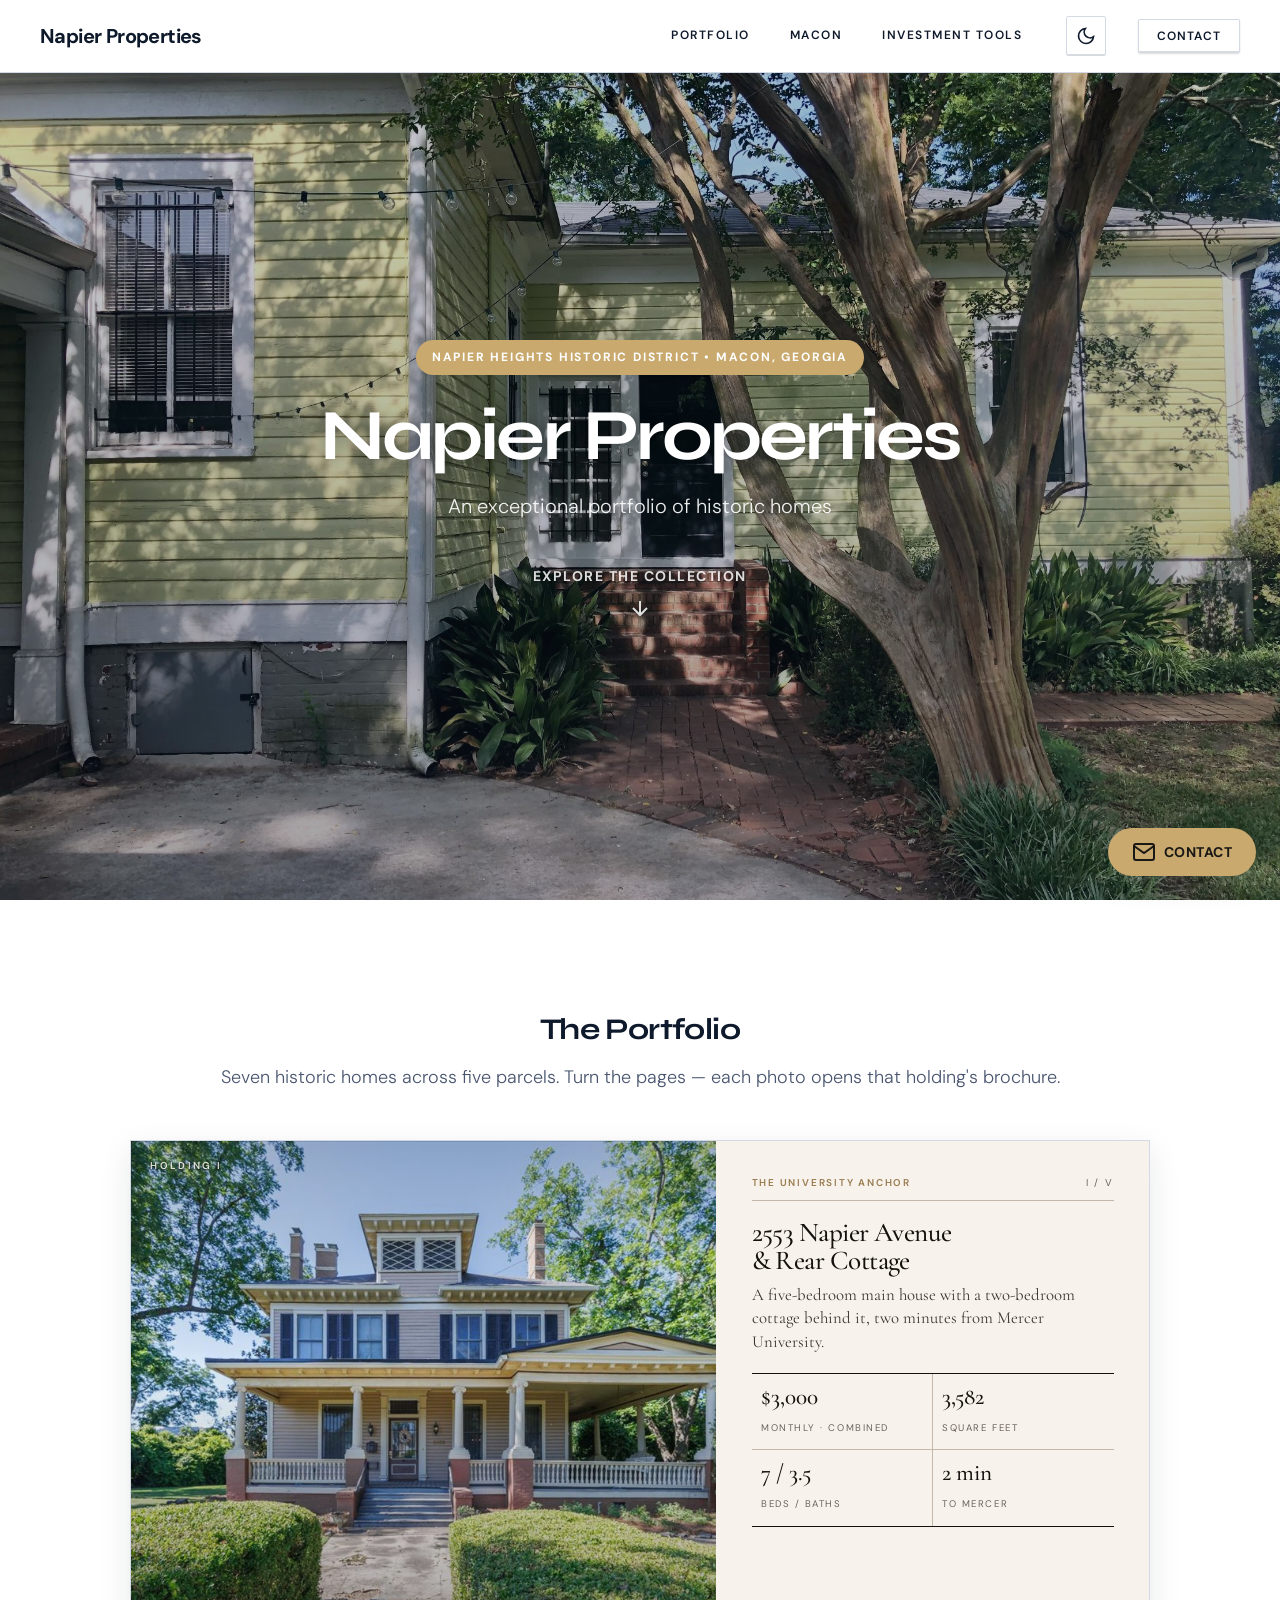
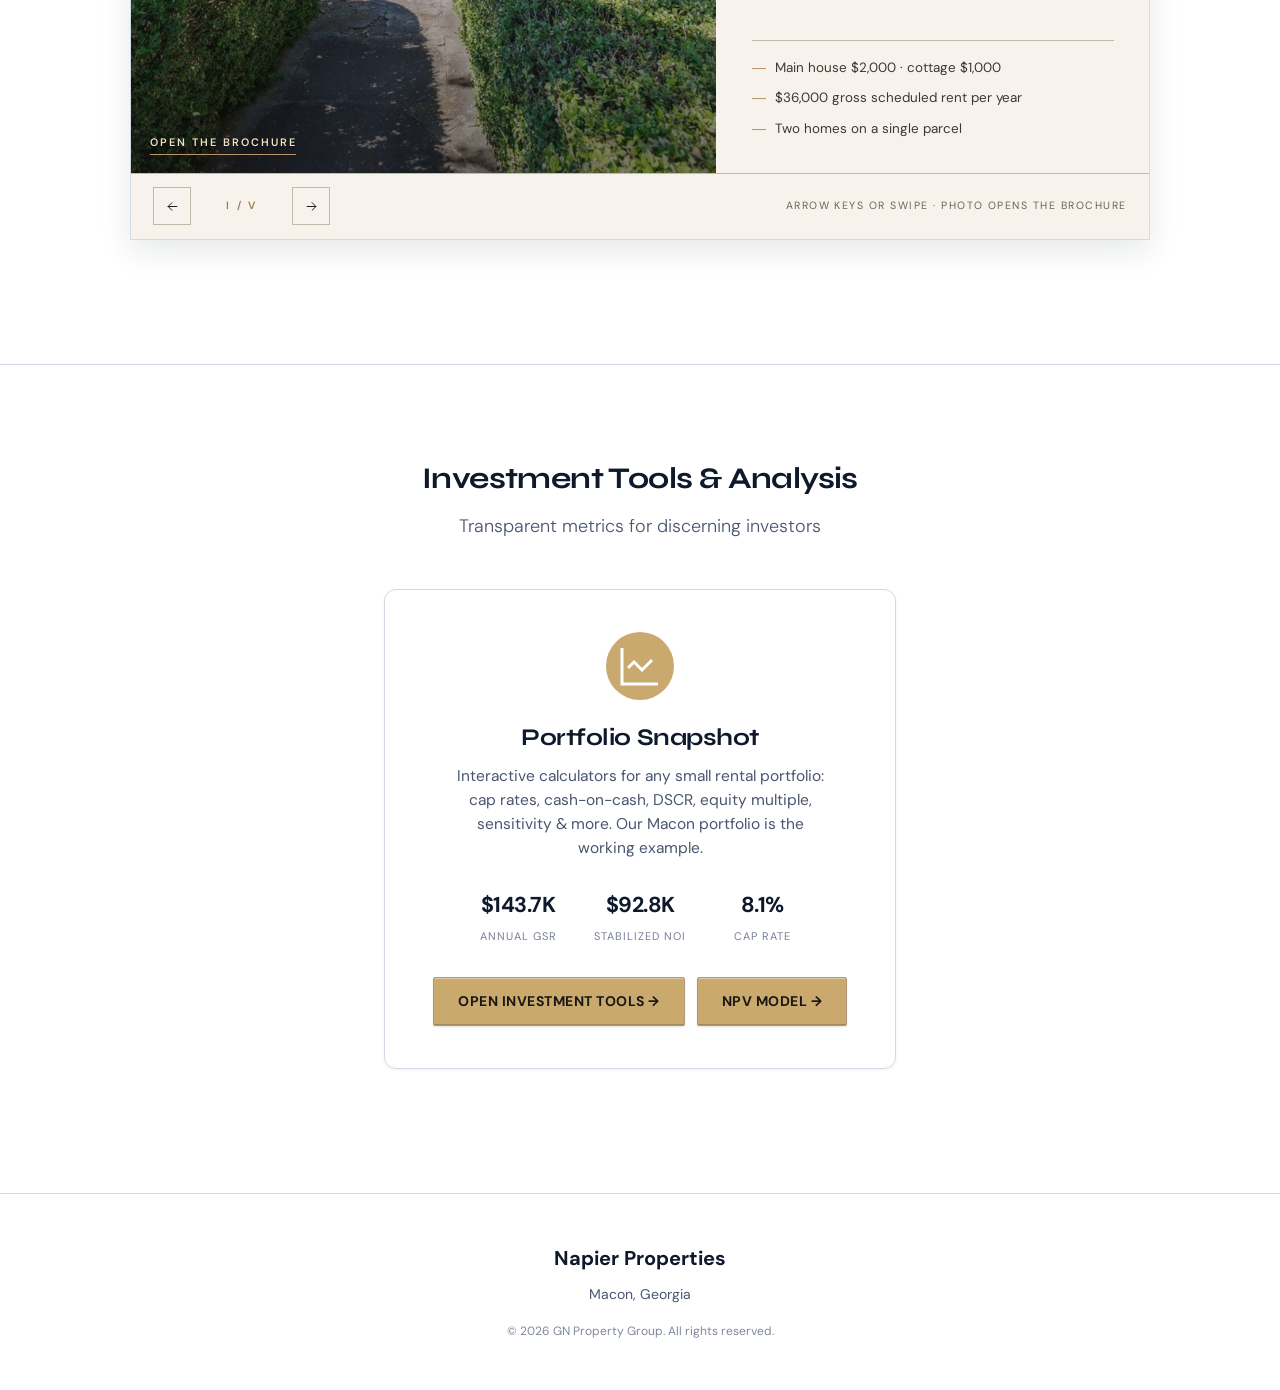
==== commit 1568c113: "Unify site around the editorial offering book The booklet (portfolio.html, renamed from carosel.html" ====
--- a/index.html
+++ b/index.html
@@ -27,6 +27,7 @@
     <!-- CSS Modules (per architecture: main → components → gallery → responsive) -->
     <link rel="stylesheet" href="css/main.css">
     <link rel="stylesheet" href="css/components.css">
+    <link rel="stylesheet" href="css/craft.css">
     <link rel="stylesheet" href="css/gallery.css">
     <link rel="stylesheet" href="css/responsive.css">
 
@@ -56,7 +57,6 @@
                 <a href="#portfolio" class="nav-link active" data-section="portfolio">Portfolio</a>
                 <a href="macon.html" class="nav-link">Macon</a>
                 <a href="rent.html" class="nav-link">Investment Tools</a>
-                <a href="npv.html" class="nav-link">NPV</a>
                 
                 <button class="btn-icon" id="themeToggleBtn" aria-label="Toggle Theme" style="margin-left: 1rem;">
                     <svg width="20" height="20" viewBox="0 0 24 24" fill="none" stroke="currentColor" stroke-width="2">
@@ -93,21 +93,41 @@
     <!-- ============================================
          PORTFOLIO SECTION
          - Section Header
-         - Property Card Grid (6 cards per architecture)
+         - Offering book (embedded booklet; photo opens the brochure)
          ============================================ -->
     <section class="portfolio-section" id="portfolio">
         <div class="section-container">
             <div class="section-header">
                 <h2 class="section-title">The Portfolio</h2>
-                <p class="section-subtitle">Seven distinguished historic properties. Click any to view the full gallery.</p>
-            </div>
-
-            <!-- Property Card Grid -->
-            <div class="property-grid" id="propertyGrid">
-                <!-- Cards rendered by app.js using data from data.js -->
+                <p class="section-subtitle">Seven historic homes across five parcels. Turn the pages — each photo opens that holding's brochure.</p>
+            </div>
+
+            <!-- Offering book, embedded -->
+            <div class="booklet-embed">
+                <iframe src="portfolio.html" title="The Napier Portfolio offering book"
+                        loading="lazy" id="bookletFrame"></iframe>
             </div>
         </div>
     </section>
+
+    <style>
+        .booklet-embed {
+            width: 100%;
+            max-width: 1020px;
+            margin: 0 auto;
+        }
+        .booklet-embed iframe {
+            display: block;
+            width: 100%;
+            height: min(78vh, 700px);
+            border: 1px solid var(--border);
+            background: #f7f3ec;
+            box-shadow: var(--shadow-lg);
+        }
+        @media (max-width: 768px) {
+            .booklet-embed iframe { height: 82vh; }
+        }
+    </style>
 
     <!-- ============================================
          INVESTMENT SECTION
@@ -144,7 +164,10 @@
                             <span class="metric-mini-label">Cap Rate</span>
                         </div>
                     </div>
-                    <a href="rent.html" class="btn-primary">Open Investment Tools →</a>
+                    <div style="display:flex; gap:0.75rem; flex-wrap:wrap; justify-content:center;">
+                        <a href="rent.html" class="btn-primary">Open Investment Tools →</a>
+                        <a href="npv.html" class="btn-primary">NPV Model →</a>
+                    </div>
                 </div>
             </div>
         </div>
@@ -168,11 +191,27 @@
                     <h2 class="modal-title" id="modalTitle">Property Name</h2>
                     <span class="modal-address" id="modalAddress">Address</span>
                 </div>
-                <button class="modal-close" id="modalClose" aria-label="Close gallery">
-                    <svg width="24" height="24" viewBox="0 0 24 24" fill="none" stroke="currentColor" stroke-width="2">
-                        <path d="M18 6L6 18M6 6l12 12"/>
-                    </svg>
-                </button>
+
+                <div class="modal-actions">
+                    <div class="modal-btn-group">
+                        <button class="modal-btn" id="viewPhotosBtn" onclick="Gallery.setViewMode('photos')">Photos</button>
+                        <button class="modal-btn active" id="viewFlyerBtn" onclick="Gallery.setViewMode('flyer')">Selling flyer</button>
+                    </div>
+
+                    <div class="modal-btn-group" title="Ring Navigation">
+                        <button class="modal-btn" id="prevRingBtn" onclick="Gallery.stepRing(-1)">← Ring</button>
+                        <button class="modal-btn" id="invertRingBtn" onclick="Gallery.toggleRingInvert()" title="Invert Ring Direction">Normal</button>
+                        <button class="modal-btn" id="nextRingBtn" onclick="Gallery.stepRing(1)">Ring →</button>
+                    </div>
+
+                    <button class="modal-btn" id="fullscreenToggleBtn" onclick="Gallery.toggleFullscreen()" title="Toggle Fullscreen">Fullscreen</button>
+
+                    <button class="modal-close" id="modalClose" aria-label="Close gallery">
+                        <svg width="24" height="24" viewBox="0 0 24 24" fill="none" stroke="currentColor" stroke-width="2">
+                            <path d="M18 6L6 18M6 6l12 12"/>
+                        </svg>
+                    </button>
+                </div>
             </div>
 
             <!-- Description Panel (collapsible) -->
@@ -192,7 +231,7 @@
             </div>
 
             <!-- Main Image Display -->
-            <div class="modal-main-image">
+            <div class="modal-main-image" id="modalMainImage">
                 <button class="gallery-arrow gallery-arrow-prev" id="prevImage" aria-label="Previous image">
                     <svg width="32" height="32" viewBox="0 0 24 24" fill="none" stroke="currentColor" stroke-width="2">
                         <path d="M15 18l-6-6 6-6"/>
@@ -209,6 +248,11 @@
                         <path d="M9 18l6-6-6-6"/>
                     </svg>
                 </button>
+            </div>
+
+            <!-- Selling Flyer Container (Embedded OM) -->
+            <div class="modal-flyer-container" id="modalFlyerContainer">
+                <iframe src="" class="modal-flyer-frame" id="modalFlyerFrame" title="Selling Flyer Memorandum"></iframe>
             </div>
 
             <!-- Thumbnail Strip -->
--- a/css/craft.css
+++ b/css/craft.css
@@ -0,0 +1,680 @@
+/* ============================================
+   CRAFT.CSS — Danish office · 19th-c bevel joinery
+   Loaded after main.css. Token-native light/dark.
+
+   Vocabulary:
+     raised face  — sits proud (buttons, active rail chip, KPI tablet)
+     recessed well — mortised in (mode rail, slider channel, fields)
+     pressed      — bevel inverts on :active
+
+   No rivets, no HUD. Warm paper wells, not clinical slate.
+   ============================================ */
+
+:root {
+    --craft-bevel-hi: color-mix(in srgb, var(--white) 72%, transparent);
+    --craft-bevel-mid: color-mix(in srgb, var(--text) 6%, transparent);
+    --craft-bevel-lo: color-mix(in srgb, var(--black) 14%, transparent);
+    --craft-bevel-deep: color-mix(in srgb, var(--black) 22%, transparent);
+    --craft-well: color-mix(in srgb, var(--accent-faint) 28%, var(--bg));
+    --craft-well-track: color-mix(in srgb, var(--accent-faint) 18%, var(--bg2));
+    --craft-face: var(--bg-card);
+    --craft-radius: 2px;
+    --craft-press: 90ms ease;
+}
+
+[data-theme="dark"] {
+    --craft-bevel-hi: color-mix(in srgb, var(--white) 14%, transparent);
+    --craft-bevel-mid: color-mix(in srgb, var(--white) 5%, transparent);
+    --craft-bevel-lo: color-mix(in srgb, var(--black) 35%, transparent);
+    --craft-bevel-deep: color-mix(in srgb, var(--black) 48%, transparent);
+    --craft-well: color-mix(in srgb, var(--surface2) 70%, var(--bg));
+    --craft-well-track: color-mix(in srgb, var(--surface3) 45%, var(--surface));
+}
+
+/* --------------------------------------------
+   RAISED FACE BUTTONS
+   .tool-btn (rent tools) · .export-btn · shared
+   -------------------------------------------- */
+.tool-btn,
+.export-btn {
+    appearance: none;
+    position: relative;
+    display: inline-flex;
+    align-items: center;
+    justify-content: center;
+    gap: 8px;
+    padding: 9px 16px;
+    font-family: var(--font-body);
+    font-size: 13.5px;
+    font-weight: 500;
+    letter-spacing: 0.01em;
+    color: var(--text);
+    background: var(--craft-face);
+    border: 1px solid var(--border);
+    border-radius: var(--craft-radius);
+    cursor: pointer;
+    user-select: none;
+    box-shadow:
+        inset 0 1px 0 var(--craft-bevel-hi),
+        inset 1px 0 0 var(--craft-bevel-hi),
+        inset 0 -1px 0 var(--craft-bevel-lo),
+        inset -1px 0 0 var(--craft-bevel-mid),
+        0 1px 2px var(--craft-bevel-lo);
+    transition:
+        color var(--transition-fast),
+        background var(--transition-fast),
+        border-color var(--transition-fast),
+        box-shadow var(--craft-press),
+        transform var(--craft-press);
+}
+
+.tool-btn:hover,
+.export-btn:hover {
+    border-color: color-mix(in srgb, var(--accent) 45%, var(--border));
+    color: var(--text);
+    background: color-mix(in srgb, var(--accent-faint) 55%, var(--craft-face));
+}
+
+.tool-btn:active:not(:disabled),
+.export-btn:active:not(:disabled) {
+    transform: translateY(1px);
+    box-shadow:
+        inset 0 1px 0 var(--craft-bevel-lo),
+        inset 1px 0 0 var(--craft-bevel-deep),
+        inset 0 -1px 0 var(--craft-bevel-hi),
+        inset -1px 0 0 var(--craft-bevel-mid),
+        inset 0 2px 3px var(--craft-bevel-lo);
+}
+
+.tool-btn:focus-visible,
+.export-btn:focus-visible {
+    outline: 2px solid var(--accent);
+    outline-offset: 3px;
+}
+
+.tool-btn:disabled {
+    opacity: 0.45;
+    cursor: not-allowed;
+    box-shadow:
+        inset 0 1px 0 var(--craft-bevel-hi),
+        inset 0 -1px 0 var(--craft-bevel-mid);
+}
+
+/* Primary gold face */
+.tool-btn.primary,
+.export-btn {
+    background: var(--accent);
+    border-color: color-mix(in srgb, var(--accent-dim) 70%, var(--border));
+    color: var(--accent-text);
+    box-shadow:
+        inset 0 1px 0 color-mix(in srgb, var(--white) 38%, transparent),
+        inset 1px 0 0 color-mix(in srgb, var(--white) 18%, transparent),
+        inset 0 -1px 0 color-mix(in srgb, var(--black) 18%, transparent),
+        inset -1px 0 0 color-mix(in srgb, var(--black) 10%, transparent),
+        0 1px 2px color-mix(in srgb, var(--black) 12%, transparent);
+}
+
+.tool-btn.primary:hover,
+.export-btn:hover {
+    background: var(--accent-dim);
+    border-color: var(--accent-dim);
+    color: var(--accent-text);
+}
+
+.tool-btn.primary:active:not(:disabled),
+.export-btn:active:not(:disabled) {
+    box-shadow:
+        inset 0 1px 0 color-mix(in srgb, var(--black) 20%, transparent),
+        inset 1px 0 0 color-mix(in srgb, var(--black) 14%, transparent),
+        inset 0 -1px 0 color-mix(in srgb, var(--white) 20%, transparent),
+        inset 0 2px 4px color-mix(in srgb, var(--black) 16%, transparent);
+}
+
+/* Export float position stays page-owned; craft owns the face */
+.export-btn {
+    position: fixed;
+    top: 100px;
+    right: 20px;
+    z-index: 1003;
+    padding: 11px 18px;
+    font-weight: 600;
+}
+
+/* --------------------------------------------
+   MODE RAIL — recessed well + raised active face
+   .mode-row houses .mode-btn
+   -------------------------------------------- */
+.mode-row {
+    display: inline-flex;
+    flex-wrap: wrap;
+    gap: 3px;
+    padding: 4px;
+    margin: 0 0 10px;
+    background: var(--craft-well);
+    border: 1px solid color-mix(in srgb, var(--border) 75%, var(--bg));
+    border-radius: var(--craft-radius);
+    box-shadow:
+        inset 0 1px 1px color-mix(in srgb, var(--black) 6%, transparent),
+        inset 0 -1px 0 var(--craft-bevel-hi);
+}
+
+.mode-btn {
+    appearance: none;
+    border: 1px solid transparent;
+    background: transparent;
+    color: var(--text2);
+    font-family: var(--font-body);
+    font-size: 13px;
+    font-weight: 500;
+    padding: 8px 14px;
+    border-radius: 1px;
+    cursor: pointer;
+    transition:
+        color var(--transition-fast),
+        background var(--transition-fast),
+        border-color var(--transition-fast),
+        box-shadow var(--transition-fast);
+}
+
+.mode-btn:hover {
+    color: var(--text);
+}
+
+.mode-btn.active,
+.mode-btn[aria-pressed="true"] {
+    color: var(--text);
+    background: var(--craft-face);
+    border-color: var(--border);
+    font-weight: 600;
+    box-shadow:
+        inset 0 1px 0 var(--craft-bevel-hi),
+        inset 0 -1px 0 var(--craft-bevel-lo),
+        0 1px 1px var(--craft-bevel-lo);
+}
+
+.mode-btn:focus-visible {
+    outline: 2px solid var(--accent);
+    outline-offset: 2px;
+}
+
+/* Compact latch used inside labels (closing costs On/Off) */
+.mode-btn.mode-btn--latch {
+    float: right;
+    padding: 3px 10px;
+    font-size: 11px;
+    background: var(--craft-face);
+    border: 1px solid color-mix(in srgb, var(--border) 75%, var(--bg));
+    box-shadow:
+        inset 0 1px 0 var(--craft-bevel-hi),
+        inset 0 -1px 0 var(--craft-bevel-lo);
+}
+
+.mode-btn.mode-btn--latch[aria-pressed="true"] {
+    background: color-mix(in srgb, var(--accent) 22%, var(--craft-well));
+    border-color: color-mix(in srgb, var(--accent) 40%, var(--border));
+    color: var(--accent-dim);
+}
+
+/* Mode note — soft well, not clinical bar */
+.mode-note {
+    font-size: 12px;
+    color: var(--text2);
+    background: var(--craft-well);
+    border: 1px solid color-mix(in srgb, var(--border) 75%, var(--bg));
+    border-left: 3px solid var(--accent);
+    padding: 10px 14px;
+    border-radius: 0 var(--craft-radius) var(--craft-radius) 0;
+    margin-bottom: 14px;
+    box-shadow:
+        inset 0 1px 1px color-mix(in srgb, var(--black) 4%, transparent);
+}
+
+/* --------------------------------------------
+   CONTROLS PANEL / BOX — moulded frame
+   -------------------------------------------- */
+.controls-panel {
+    background: var(--craft-face);
+    border: 1px solid var(--border);
+    border-radius: var(--craft-radius);
+    padding: 25px 30px;
+    margin: 25px 0;
+    box-shadow:
+        inset 0 1px 0 var(--craft-bevel-hi),
+        inset 0 -1px 0 var(--craft-bevel-lo),
+        var(--shadow-sm);
+}
+
+/* --------------------------------------------
+   SLIDER WELL + PLANED THUMB
+   Wrap each range in .slider-well in markup.
+   -------------------------------------------- */
+.slider-well {
+    padding: 10px 6px;
+    border-radius: var(--craft-radius);
+    background: var(--craft-well);
+    border: 1px solid color-mix(in srgb, var(--border) 70%, var(--bg));
+    box-shadow:
+        inset 0 1px 1px color-mix(in srgb, var(--black) 5%, transparent),
+        inset 0 -1px 0 var(--craft-bevel-hi);
+    margin-bottom: 8px;
+}
+
+.slider-well input[type="range"],
+.control-group input[type="range"],
+.ctl input[type="range"],
+input.craft-range {
+    -webkit-appearance: none;
+    appearance: none;
+    display: block;
+    width: 100%;
+    height: 4px;
+    border-radius: 1px;
+    background: linear-gradient(
+        90deg,
+        var(--accent) 0%,
+        var(--accent) var(--pct, 50%),
+        var(--craft-well-track) var(--pct, 50%),
+        var(--craft-well-track) 100%
+    );
+    border: none;
+    outline: none;
+    cursor: pointer;
+    margin: 0;
+}
+
+.slider-well input[type="range"]::-webkit-slider-thumb,
+.control-group input[type="range"]::-webkit-slider-thumb,
+.ctl input[type="range"]::-webkit-slider-thumb,
+input.craft-range::-webkit-slider-thumb {
+    -webkit-appearance: none;
+    appearance: none;
+    width: 16px;
+    height: 16px;
+    border-radius: 1px;
+    background: var(--craft-face);
+    border: 1px solid var(--border2);
+    box-shadow:
+        inset 0 1px 0 var(--craft-bevel-hi),
+        inset 0 -1px 0 var(--craft-bevel-lo),
+        0 1px 2px var(--craft-bevel-lo);
+    cursor: grab;
+}
+
+.slider-well input[type="range"]::-webkit-slider-thumb:active,
+.control-group input[type="range"]::-webkit-slider-thumb:active,
+.ctl input[type="range"]::-webkit-slider-thumb:active {
+    cursor: grabbing;
+    box-shadow:
+        inset 0 1px 0 var(--craft-bevel-lo),
+        inset 0 -1px 0 var(--craft-bevel-hi);
+}
+
+.slider-well input[type="range"]::-moz-range-thumb,
+.control-group input[type="range"]::-moz-range-thumb,
+.ctl input[type="range"]::-moz-range-thumb,
+input.craft-range::-moz-range-thumb {
+    width: 16px;
+    height: 16px;
+    border-radius: 1px;
+    background: var(--craft-face);
+    border: 1px solid var(--border2);
+    box-shadow:
+        inset 0 1px 0 var(--craft-bevel-hi),
+        inset 0 -1px 0 var(--craft-bevel-lo),
+        0 1px 2px var(--craft-bevel-lo);
+    cursor: grab;
+}
+
+.slider-well input[type="range"]:focus-visible,
+.control-group input[type="range"]:focus-visible,
+.ctl input[type="range"]:focus-visible {
+    outline: 2px solid var(--accent);
+    outline-offset: 6px;
+}
+
+.control-group input[type="range"]:disabled {
+    opacity: 0.35;
+    cursor: not-allowed;
+}
+
+/* Hero accent thumb (NPV hurdle) — gold face block, not neon ball */
+input[type="range"].hero::-webkit-slider-thumb {
+    background: var(--accent);
+    border-color: var(--accent-dim);
+    box-shadow:
+        inset 0 1px 0 color-mix(in srgb, var(--white) 35%, transparent),
+        inset 0 -1px 0 color-mix(in srgb, var(--black) 16%, transparent);
+}
+
+input[type="range"].hero::-moz-range-thumb {
+    background: var(--accent);
+    border-color: var(--accent-dim);
+}
+
+/* --------------------------------------------
+   FIELDS — recessed wells
+   -------------------------------------------- */
+.control-group input[type="number"],
+.rent-input {
+    width: 100%;
+    padding: 9px 12px;
+    font-size: 14px;
+    font-weight: 500;
+    font-variant-numeric: tabular-nums;
+    color: var(--text);
+    background: var(--craft-well);
+    border: 1px solid color-mix(in srgb, var(--border) 75%, var(--bg));
+    border-radius: var(--craft-radius);
+    box-shadow:
+        inset 0 1px 1px color-mix(in srgb, var(--black) 5%, transparent),
+        inset 0 -1px 0 var(--craft-bevel-hi);
+    transition:
+        border-color var(--transition-fast),
+        box-shadow var(--transition-fast),
+        background var(--transition-fast);
+}
+
+.rent-input {
+    max-width: 110px;
+    font-family: var(--font-mono);
+    font-size: 13px;
+    text-align: right;
+    padding: 6px 8px;
+}
+
+.control-group input[type="number"]:focus,
+.rent-input:focus {
+    outline: none;
+    border-color: color-mix(in srgb, var(--accent) 55%, var(--border));
+    background: var(--craft-face);
+    box-shadow:
+        inset 0 1px 0 var(--craft-bevel-hi),
+        0 0 0 3px color-mix(in srgb, var(--accent) 18%, transparent);
+}
+
+.control-group label {
+    font-size: 11px;
+    text-transform: uppercase;
+    letter-spacing: 0.12em;
+    color: var(--text3);
+    margin-bottom: 8px;
+    font-weight: 600;
+}
+
+.control-value {
+    font-family: var(--font-display);
+    font-size: 1.25rem;
+    font-weight: 600;
+    letter-spacing: -0.02em;
+    color: var(--text);
+    text-align: center;
+    font-variant-numeric: tabular-nums;
+}
+
+/* --------------------------------------------
+   KPI / LIVE METRICS — framed tablets
+   .live-metric (rent) · .metric (npv)
+   -------------------------------------------- */
+.live-metric,
+.metric {
+    background: var(--craft-face);
+    border: 1px solid var(--border);
+    border-radius: var(--craft-radius);
+    padding: 14px 12px 12px;
+    text-align: left;
+    box-shadow:
+        inset 0 1px 0 var(--craft-bevel-hi),
+        inset 0 -1px 0 var(--craft-bevel-lo),
+        var(--shadow-sm);
+    transition: border-color var(--transition-fast), box-shadow var(--transition-fast);
+}
+
+.live-metric:hover,
+.live-metric.updating,
+.metric:hover,
+.metric.feature {
+    border-color: color-mix(in srgb, var(--accent) 40%, var(--border));
+}
+
+.live-metric.updating {
+    box-shadow:
+        inset 0 1px 0 var(--craft-bevel-hi),
+        inset 0 -1px 0 var(--craft-bevel-lo),
+        0 0 0 3px color-mix(in srgb, var(--accent) 18%, transparent);
+}
+
+.metric.feature {
+    border-width: 1px;
+    border-color: color-mix(in srgb, var(--accent) 55%, var(--border));
+}
+
+.live-metric-label,
+.metric-label {
+    font-size: 10.5px;
+    font-weight: 600;
+    letter-spacing: 0.12em;
+    text-transform: uppercase;
+    color: var(--text3);
+    margin-bottom: 6px;
+}
+
+.live-metric-value,
+.metric-value {
+    font-family: var(--font-display);
+    font-size: 1.2rem;
+    font-weight: 600;
+    letter-spacing: -0.02em;
+    color: var(--text);
+    font-variant-numeric: tabular-nums;
+    line-height: 1.15;
+}
+
+.live-metric-value.positive,
+.metric-value.pos,
+.pos {
+    color: var(--success);
+}
+
+.live-metric-value.negative,
+.metric-value.neg,
+.neg {
+    color: var(--danger);
+}
+
+.live-metrics {
+    display: grid;
+    grid-template-columns: repeat(5, 1fr);
+    gap: 12px;
+    margin: 20px 0;
+}
+
+/* --------------------------------------------
+   NPV control surface + upload face
+   -------------------------------------------- */
+.controls {
+    display: grid;
+    grid-template-columns: repeat(auto-fit, minmax(215px, 1fr));
+    gap: 1.15rem 1.6rem;
+    background: var(--craft-face);
+    border: 1px solid var(--border);
+    border-radius: var(--craft-radius);
+    padding: 1.5rem;
+    box-shadow:
+        inset 0 1px 0 var(--craft-bevel-hi),
+        inset 0 -1px 0 var(--craft-bevel-lo),
+        var(--shadow-sm);
+}
+
+.ctl label {
+    display: flex;
+    justify-content: space-between;
+    align-items: baseline;
+    font-size: 11px;
+    font-weight: 600;
+    letter-spacing: 0.1em;
+    text-transform: uppercase;
+    color: var(--text3);
+    margin-bottom: 0.55rem;
+}
+
+.ctl .val {
+    font-family: var(--font-display);
+    font-size: 0.95rem;
+    font-weight: 600;
+    letter-spacing: -0.01em;
+    text-transform: none;
+    color: var(--text);
+    font-variant-numeric: tabular-nums;
+}
+
+.ctl .val.hero {
+    color: var(--accent-dim);
+}
+
+.upload-btn {
+    display: inline-flex;
+    align-items: center;
+    gap: 0.55rem;
+    padding: 0.62rem 1.05rem;
+    border-radius: var(--craft-radius);
+    cursor: pointer;
+    font-family: var(--font-body);
+    font-size: 0.82rem;
+    font-weight: 500;
+    letter-spacing: 0.01em;
+    color: var(--text);
+    background: var(--craft-face);
+    border: 1px solid var(--border);
+    box-shadow:
+        inset 0 1px 0 var(--craft-bevel-hi),
+        inset 1px 0 0 var(--craft-bevel-hi),
+        inset 0 -1px 0 var(--craft-bevel-lo),
+        inset -1px 0 0 var(--craft-bevel-mid),
+        0 1px 2px var(--craft-bevel-lo);
+    transition:
+        border-color var(--transition-fast),
+        color var(--transition-fast),
+        box-shadow var(--craft-press),
+        transform var(--craft-press),
+        background var(--transition-fast);
+}
+
+.upload-btn:hover,
+.upload-btn:focus-visible {
+    outline: none;
+    color: var(--text);
+    border-color: color-mix(in srgb, var(--accent) 45%, var(--border));
+    background: color-mix(in srgb, var(--accent-faint) 55%, var(--craft-face));
+}
+
+.upload-btn:active {
+    transform: translateY(1px);
+    box-shadow:
+        inset 0 1px 0 var(--craft-bevel-lo),
+        inset 1px 0 0 var(--craft-bevel-deep),
+        inset 0 -1px 0 var(--craft-bevel-hi),
+        inset 0 2px 3px var(--craft-bevel-lo);
+}
+
+/* --------------------------------------------
+   PORTFOLIO NAV CTA / secondary buttons
+   (components.css pages that also load craft.css)
+   -------------------------------------------- */
+.nav-cta,
+.btn-secondary,
+.btn-glass {
+    border-radius: var(--craft-radius);
+    background: var(--craft-face);
+    box-shadow:
+        inset 0 1px 0 var(--craft-bevel-hi),
+        inset 0 -1px 0 var(--craft-bevel-lo),
+        0 1px 2px var(--craft-bevel-lo);
+}
+
+.nav-cta:hover,
+.btn-secondary:hover,
+.btn-glass:hover {
+    background: var(--accent);
+    color: var(--accent-text);
+    border-color: var(--accent-dim);
+    box-shadow:
+        inset 0 1px 0 color-mix(in srgb, var(--white) 30%, transparent),
+        inset 0 -1px 0 color-mix(in srgb, var(--black) 14%, transparent);
+}
+
+.nav-cta:active,
+.btn-secondary:active,
+.btn-glass:active {
+    transform: translateY(1px);
+    box-shadow:
+        inset 0 1px 0 color-mix(in srgb, var(--black) 16%, transparent),
+        inset 0 -1px 0 color-mix(in srgb, var(--white) 18%, transparent);
+}
+
+.btn-primary {
+    border-radius: var(--craft-radius);
+    color: var(--accent-text);
+    background: var(--accent);
+    border: 1px solid color-mix(in srgb, var(--accent-dim) 70%, var(--border));
+    box-shadow:
+        inset 0 1px 0 color-mix(in srgb, var(--white) 38%, transparent),
+        inset 0 -1px 0 color-mix(in srgb, var(--black) 18%, transparent),
+        0 1px 2px color-mix(in srgb, var(--black) 12%, transparent);
+}
+
+.btn-primary:hover {
+    background: var(--accent-dim);
+    transform: none;
+}
+
+.btn-primary:active {
+    transform: translateY(1px);
+    box-shadow:
+        inset 0 1px 0 color-mix(in srgb, var(--black) 18%, transparent),
+        inset 0 2px 3px color-mix(in srgb, var(--black) 14%, transparent);
+}
+
+.btn-icon {
+    border-radius: var(--craft-radius);
+    background: var(--craft-face);
+    box-shadow:
+        inset 0 1px 0 var(--craft-bevel-hi),
+        inset 0 -1px 0 var(--craft-bevel-lo);
+}
+
+.btn-icon:hover {
+    transform: none;
+    background: color-mix(in srgb, var(--accent-faint) 55%, var(--craft-face));
+    border-color: color-mix(in srgb, var(--accent) 45%, var(--border));
+}
+
+/* --------------------------------------------
+   Print / mobile helpers (layout only)
+   -------------------------------------------- */
+@media (max-width: 768px) {
+    .export-btn {
+        top: auto;
+        bottom: 20px;
+        right: 16px;
+    }
+
+    .live-metrics {
+        grid-template-columns: repeat(3, 1fr);
+    }
+}
+
+@media (max-width: 480px) {
+    .live-metrics {
+        grid-template-columns: repeat(2, 1fr);
+    }
+
+    .export-btn span.export-label {
+        display: none;
+    }
+}
+
+@media print {
+    .export-btn {
+        display: none !important;
+    }
+}
--- a/css/gallery.css
+++ b/css/gallery.css
@@ -45,19 +45,112 @@
     max-width: 1200px;
     height: 95vh;
     max-height: 95vh;
-    background: var(--surface);
+    background: var(--craft-face, var(--surface));
     border: 1px solid var(--border);
-    border-radius: var(--radius-lg);
-    box-shadow: var(--shadow-xl);
+    border-radius: var(--craft-radius, 2px);
+    box-shadow:
+        inset 0 1px 0 var(--craft-bevel-hi, transparent),
+        inset 0 -1px 0 var(--craft-bevel-lo, transparent),
+        var(--shadow-xl);
     display: flex;
     flex-direction: column;
     overflow: hidden;
-    transform: scale(0.96) translateY(20px);
-    transition: transform var(--transition-base);
+    transform: scale(0.985) translateY(18px);
+    transition: transform 240ms cubic-bezier(0.2, 0.8, 0.2, 1), width var(--transition-base), height var(--transition-base);
+}
+
+.modal-container.fullscreen {
+    max-width: 100vw !important;
+    height: 100vh !important;
+    max-height: 100vh !important;
+    border-radius: 0 !important;
+    border: none !important;
 }
 
 .modal-overlay.active .modal-container {
     transform: scale(1) translateY(0);
+}
+
+/* Modal Toolbar Controls */
+.modal-actions {
+    display: flex;
+    align-items: center;
+    gap: 0.5rem;
+    flex-wrap: wrap;
+}
+
+/* Mode rail for Photos / Flyer (matches craft.css wells) */
+.modal-btn-group {
+    display: inline-flex;
+    flex-wrap: wrap;
+    gap: 3px;
+    background: var(--craft-well, var(--bg-body));
+    border: 1px solid color-mix(in srgb, var(--border) 75%, var(--bg));
+    border-radius: var(--craft-radius, 2px);
+    padding: 3px;
+    box-shadow:
+        inset 0 1px 1px color-mix(in srgb, var(--black) 6%, transparent),
+        inset 0 -1px 0 var(--craft-bevel-hi, transparent);
+}
+
+.modal-btn {
+    background: transparent;
+    border: 1px solid transparent;
+    color: var(--text2);
+    font-family: var(--font-body);
+    font-size: 12.5px;
+    font-weight: 500;
+    padding: 0.45rem 0.85rem;
+    border-radius: 1px;
+    cursor: pointer;
+    transition:
+        color var(--transition-fast),
+        background var(--transition-fast),
+        border-color var(--transition-fast),
+        box-shadow var(--transition-fast);
+    display: inline-flex;
+    align-items: center;
+    gap: 0.35rem;
+}
+
+.modal-btn:hover {
+    color: var(--text);
+}
+
+.modal-btn.active {
+    background: var(--craft-face, var(--surface));
+    color: var(--text);
+    border-color: var(--border);
+    font-weight: 600;
+    box-shadow:
+        inset 0 1px 0 var(--craft-bevel-hi, transparent),
+        inset 0 -1px 0 var(--craft-bevel-lo, transparent),
+        0 1px 1px var(--craft-bevel-lo, transparent);
+}
+
+/* Flyer stage: must flex-fill the modal body so the iframe is visible */
+.modal-flyer-container {
+    display: none;
+    flex: 1 1 auto;
+    min-height: 0;
+    width: 100%;
+    position: relative;
+    background: var(--bg-body);
+}
+
+.modal-flyer-container.active {
+    display: flex;
+    flex-direction: column;
+}
+
+.modal-flyer-frame {
+    flex: 1 1 auto;
+    width: 100%;
+    height: 100%;
+    min-height: 0;
+    border: none;
+    display: block;
+    background: var(--bg);
 }
 
 /* --------------------------------------------
@@ -69,8 +162,9 @@
     align-items: flex-start;
     justify-content: space-between;
     padding: var(--space-5) var(--space-6);
-    border-bottom: 1px solid var(--border);
-    background: var(--surface);
+    border-bottom: 1px solid color-mix(in srgb, var(--border) 80%, var(--bg));
+    background: var(--craft-well, var(--surface));
+    box-shadow: inset 0 1px 0 var(--craft-bevel-hi, transparent);
 }
 
 .modal-title-group {
@@ -94,10 +188,15 @@
     display: flex;
     align-items: center;
     justify-content: center;
-    width: 44px;
-    height: 44px;
+    width: 40px;
+    height: 40px;
     color: var(--text2);
-    border-radius: var(--radius-full);
+    border: 1px solid var(--border);
+    border-radius: var(--craft-radius, 2px);
+    background: var(--craft-face, var(--surface));
+    box-shadow:
+        inset 0 1px 0 var(--craft-bevel-hi, transparent),
+        inset 0 -1px 0 var(--craft-bevel-lo, transparent);
     transition: all var(--transition-fast);
     flex-shrink: 0;
     margin-left: var(--space-4);
@@ -105,7 +204,15 @@
 
 .modal-close:hover {
     color: var(--text);
-    background: var(--surface2);
+    border-color: color-mix(in srgb, var(--accent) 40%, var(--border));
+    background: color-mix(in srgb, var(--accent-faint) 55%, var(--craft-face, var(--surface)));
+}
+
+.modal-close:active {
+    transform: translateY(1px);
+    box-shadow:
+        inset 0 1px 0 var(--craft-bevel-lo, transparent),
+        inset 0 -1px 0 var(--craft-bevel-hi, transparent);
 }
 
 /* --------------------------------------------
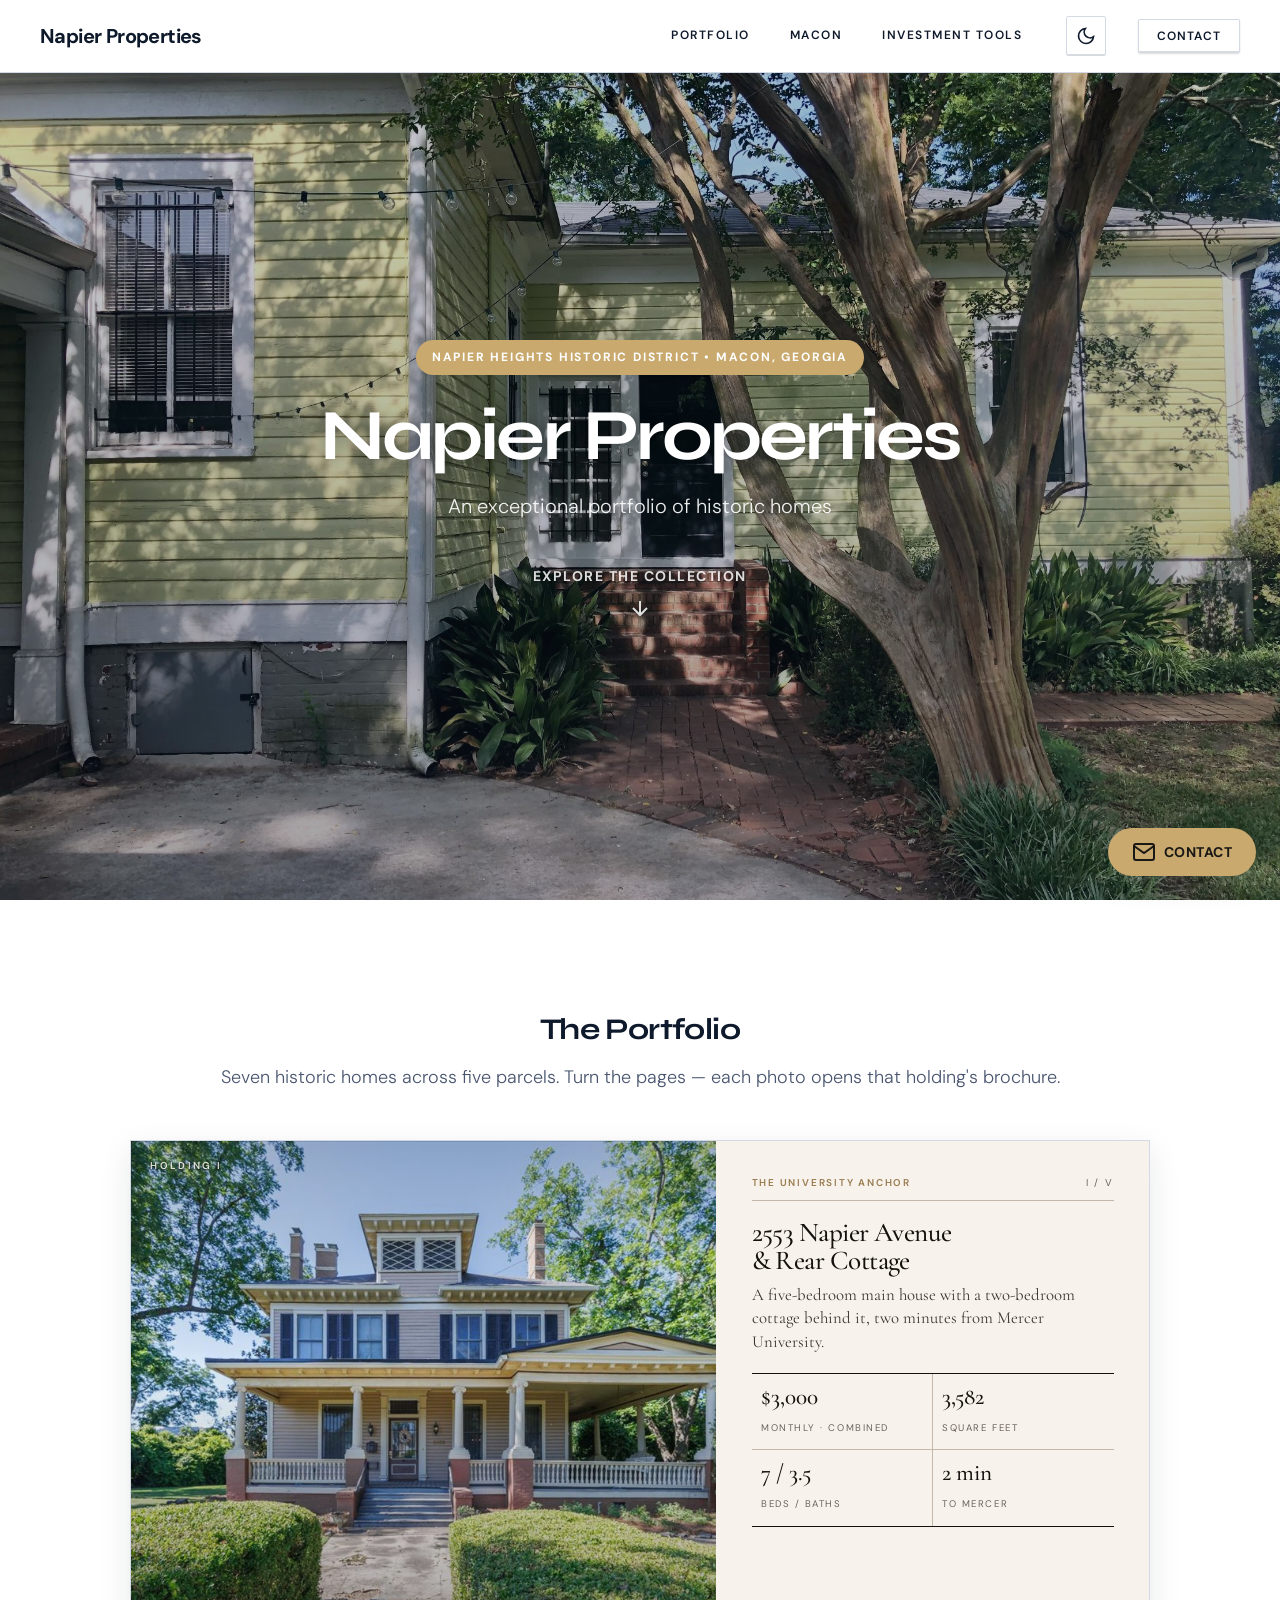
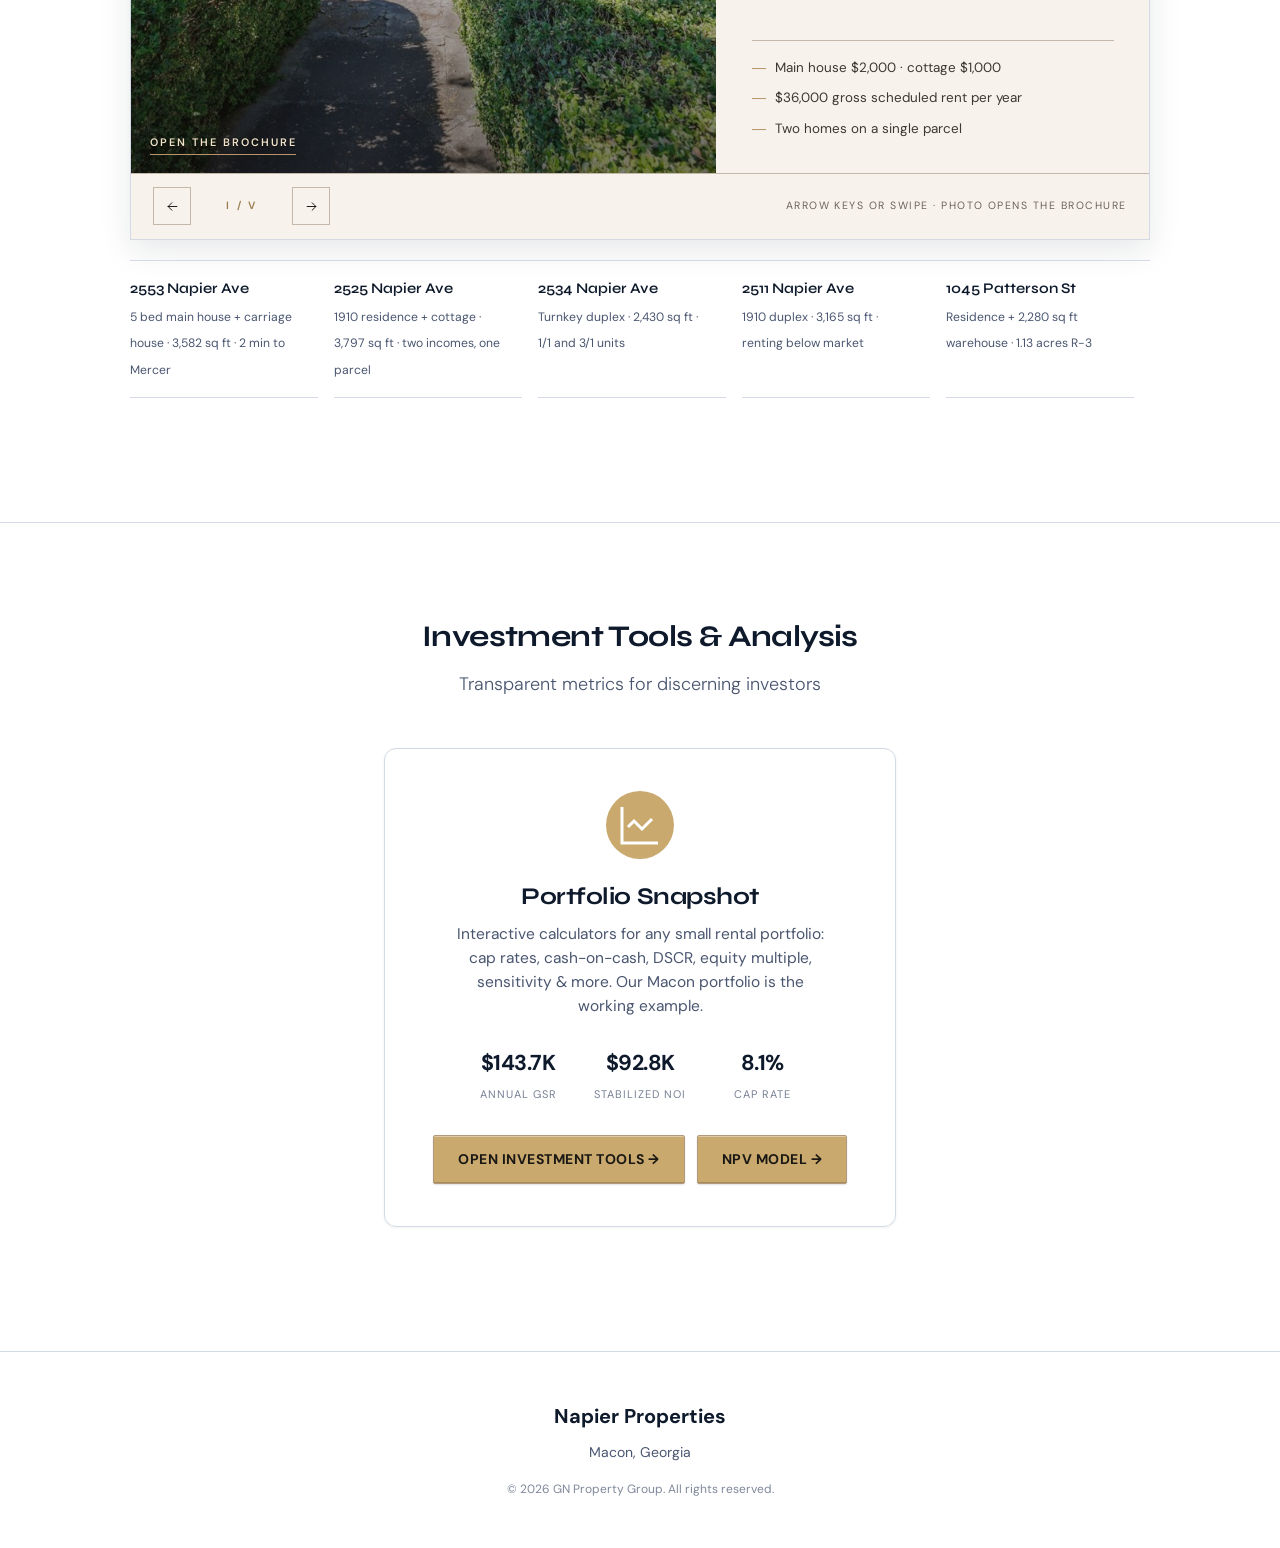
==== commit b23cff50: "SEO pass: share cards, structured data, crawlable homepage content Every brochure now carries a full" ====
--- a/index.html
+++ b/index.html
@@ -14,7 +14,14 @@
     <meta property="og:title" content="Napier Properties | Macon, GA Real Estate Portfolio">
     <meta property="og:description" content="A residential investment portfolio of historic homes in Macon, Georgia's Napier Heights Historic District.">
     <meta property="og:type" content="website">
-    <meta property="og:image" content="images/2525-napier-ave/exterior.jpg">
+    <meta property="og:url" content="https://gnpropertygroup.com/">
+    <meta property="og:site_name" content="GN Property Group">
+    <meta property="og:image" content="https://gnpropertygroup.com/images/2525-napier-ave/exterior.jpg">
+    <meta property="og:image:alt" content="2525 Napier Avenue, historic residence in Macon, Georgia">
+    <meta name="twitter:card" content="summary_large_image">
+    <meta name="twitter:title" content="Napier Properties | Macon, GA Real Estate Portfolio">
+    <meta name="twitter:image" content="https://gnpropertygroup.com/images/2525-napier-ave/exterior.jpg">
+    <link rel="canonical" href="https://gnpropertygroup.com/">
 
     <!-- Favicon -->
     <link rel="icon" type="image/svg+xml" href="favicon.svg">
@@ -38,9 +45,32 @@
       "@type": "RealEstateAgent",
       "name": "GN Property Group - Napier Properties Portfolio",
       "url": "https://gnpropertygroup.com/",
+      "email": "gnpropertygroup@gmail.com",
       "image": "https://gnpropertygroup.com/images/2525-napier-ave/2525%20Napier%20Ave.jpg",
       "description": "Historic residential real estate investment portfolio in Macon, Georgia's Napier Heights Historic District.",
-      "areaServed": "Macon, GA"
+      "address": {
+        "@type": "PostalAddress",
+        "addressLocality": "Macon",
+        "addressRegion": "GA",
+        "postalCode": "31204",
+        "addressCountry": "US"
+      },
+      "areaServed": { "@type": "City", "name": "Macon", "sameAs": "https://en.wikipedia.org/wiki/Macon,_Georgia" }
+    }
+    </script>
+    <script type="application/ld+json">
+    {
+      "@context": "https://schema.org",
+      "@type": "ItemList",
+      "name": "The Napier Portfolio — Five Holdings",
+      "numberOfItems": 5,
+      "itemListElement": [
+        { "@type": "ListItem", "position": 1, "name": "2553 Napier Avenue & Carriage House", "url": "https://gnpropertygroup.com/flyers/2553-napier.html" },
+        { "@type": "ListItem", "position": 2, "name": "2525 Napier Avenue & Cottage", "url": "https://gnpropertygroup.com/flyers/2525-napier.html" },
+        { "@type": "ListItem", "position": 3, "name": "2534 Napier Avenue", "url": "https://gnpropertygroup.com/flyers/2534-napier.html" },
+        { "@type": "ListItem", "position": 4, "name": "2511 Napier Avenue", "url": "https://gnpropertygroup.com/flyers/2511-napier.html" },
+        { "@type": "ListItem", "position": 5, "name": "1045 Patterson Street", "url": "https://gnpropertygroup.com/flyers/1045-patterson.html" }
+      ]
     }
     </script>
 </head>
@@ -107,8 +137,50 @@
                 <iframe src="portfolio.html" title="The Napier Portfolio offering book"
                         loading="lazy" id="bookletFrame"></iframe>
             </div>
+
+            <!-- Crawlable holdings index (content lives here, not just inside the iframe) -->
+            <nav class="holdings-index" aria-label="Portfolio holdings">
+                <a href="flyers/2553-napier.html"><strong>2553 Napier Ave</strong><span>5 bed main house + carriage house · 3,582 sq ft · 2 min to Mercer</span></a>
+                <a href="flyers/2525-napier.html"><strong>2525 Napier Ave</strong><span>1910 residence + cottage · 3,797 sq ft · two incomes, one parcel</span></a>
+                <a href="flyers/2534-napier.html"><strong>2534 Napier Ave</strong><span>Turnkey duplex · 2,430 sq ft · 1/1 and 3/1 units</span></a>
+                <a href="flyers/2511-napier.html"><strong>2511 Napier Ave</strong><span>1910 duplex · 3,165 sq ft · renting below market</span></a>
+                <a href="flyers/1045-patterson.html"><strong>1045 Patterson St</strong><span>Residence + 2,280 sq ft warehouse · 1.13 acres R-3</span></a>
+            </nav>
         </div>
     </section>
+
+    <style>
+        .holdings-index {
+            max-width: 1020px;
+            margin: 1.25rem auto 0;
+            display: grid;
+            grid-template-columns: repeat(auto-fit, minmax(180px, 1fr));
+            border-top: 1px solid var(--border);
+        }
+        .holdings-index a {
+            display: block;
+            padding: 0.9rem 1rem 0.95rem 0;
+            margin-right: 1rem;
+            text-decoration: none;
+            border-bottom: 1px solid var(--border);
+            transition: border-color 0.2s ease;
+        }
+        .holdings-index a:hover { border-bottom-color: var(--accent); }
+        .holdings-index strong {
+            display: block;
+            font-family: var(--font-display);
+            font-size: 0.92rem;
+            font-weight: 600;
+            color: var(--text);
+            margin-bottom: 0.2rem;
+        }
+        .holdings-index a:hover strong { color: var(--accent-dim); }
+        .holdings-index span {
+            font-size: 0.76rem;
+            line-height: 1.45;
+            color: var(--text2);
+        }
+    </style>
 
     <style>
         .booklet-embed {
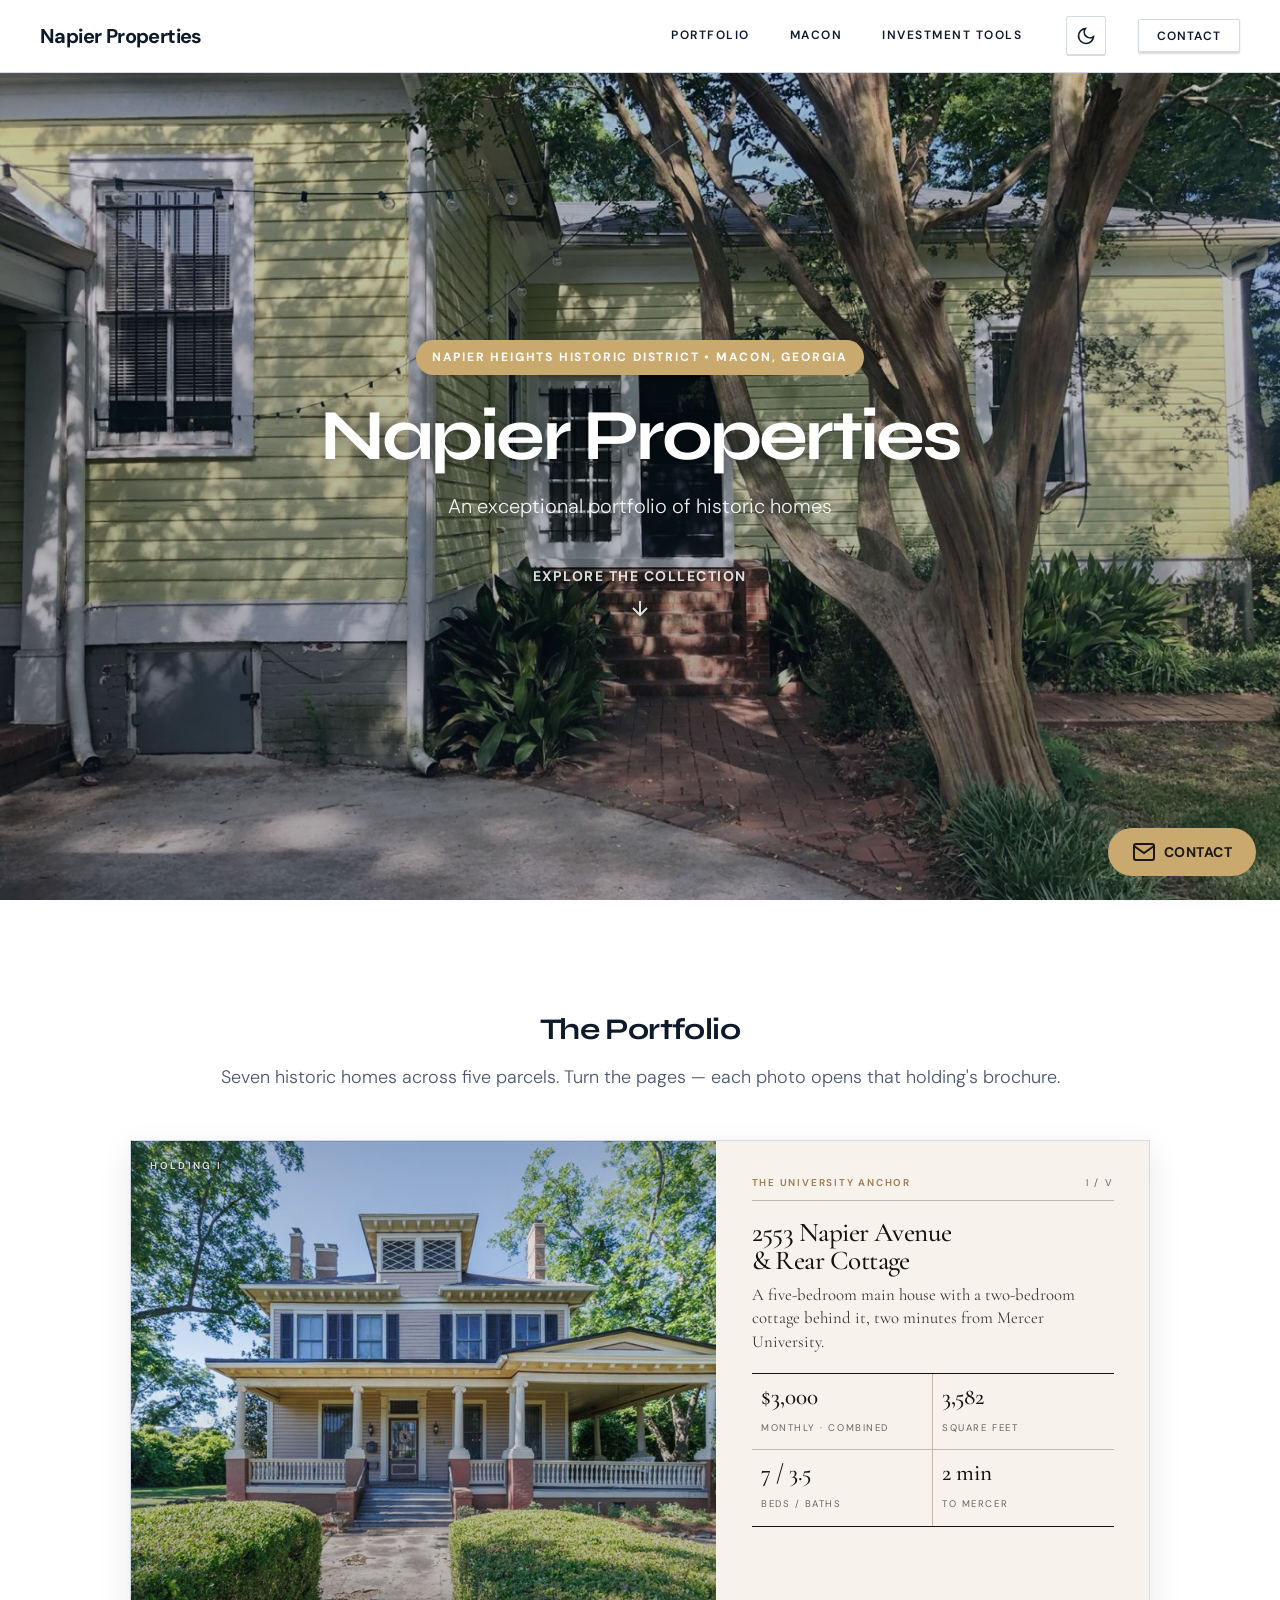
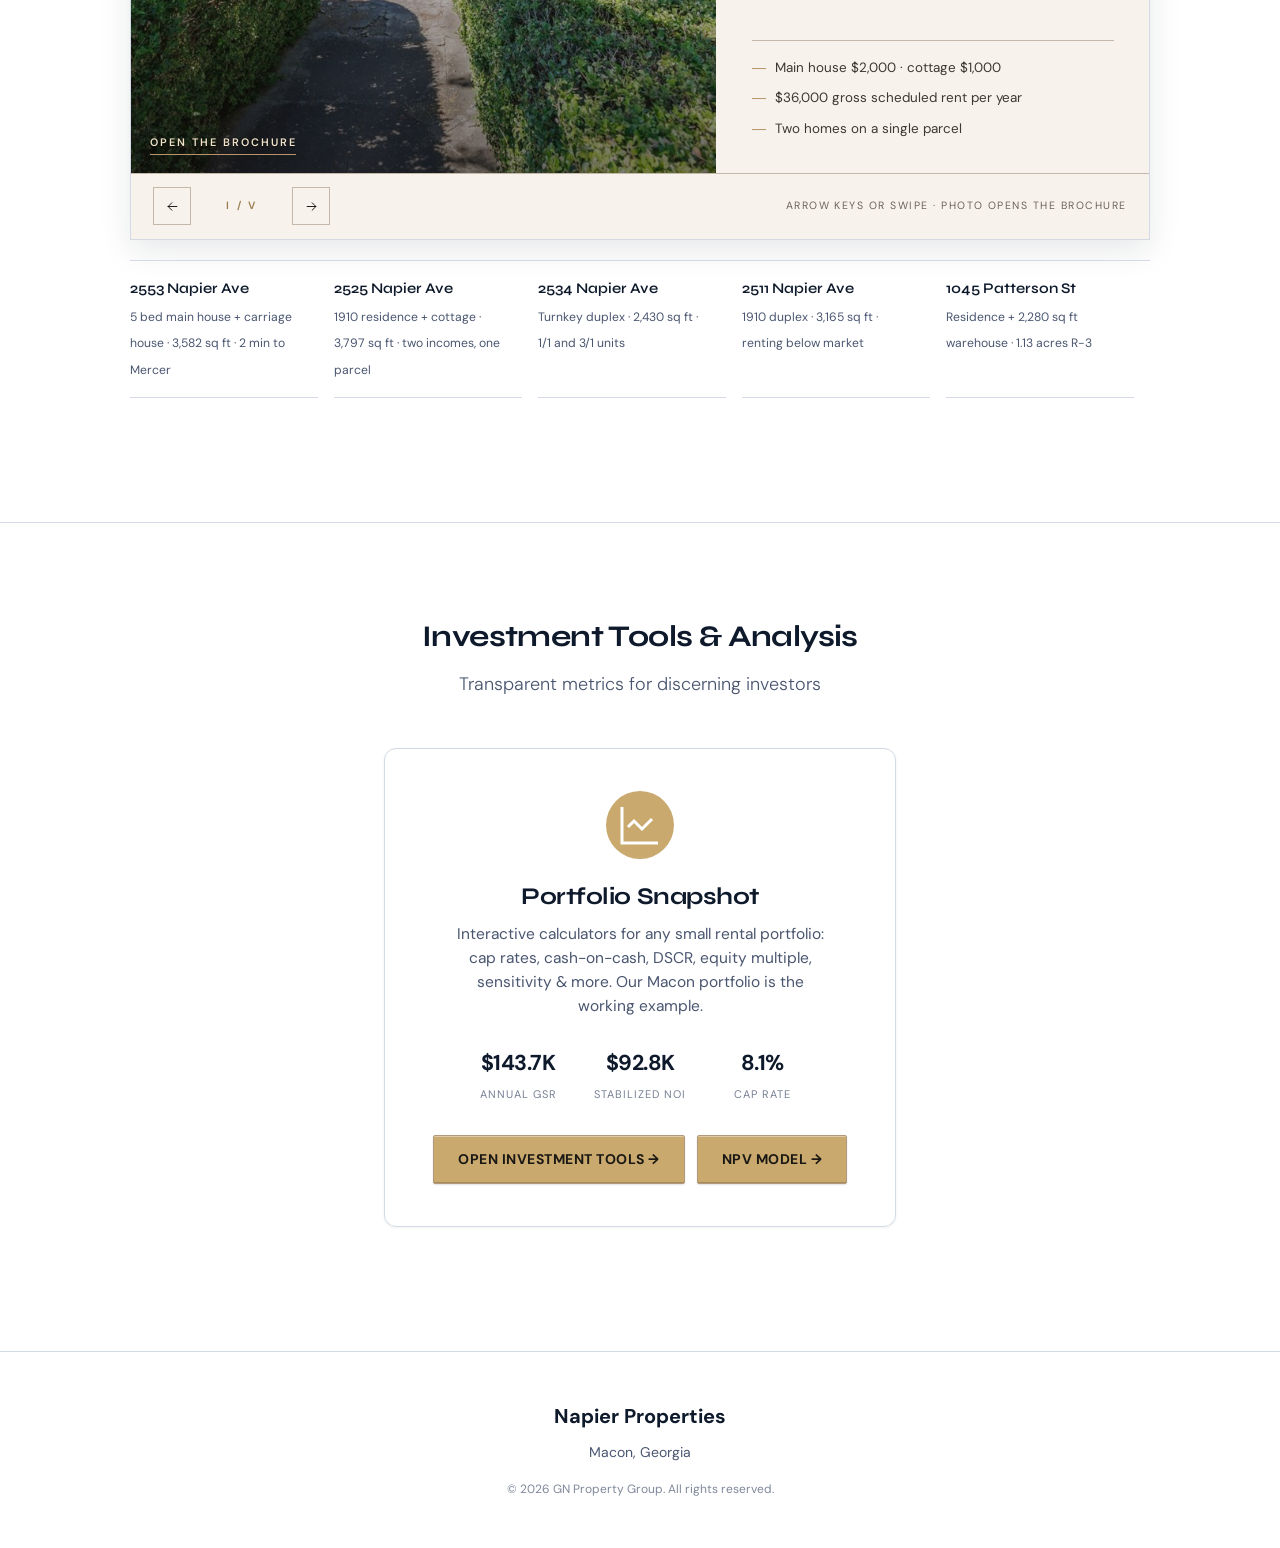
==== commit e945af32: "Mobile app shell: the Private Showing, tab bar, PWA, inquire sheets On phones the homepage becomes t" ====
--- a/index.html
+++ b/index.html
@@ -37,6 +37,15 @@
     <link rel="stylesheet" href="css/craft.css">
     <link rel="stylesheet" href="css/gallery.css">
     <link rel="stylesheet" href="css/responsive.css">
+    <link rel="stylesheet" href="css/mobile-app.css">
+
+    <!-- App shell -->
+    <link rel="manifest" href="manifest.json">
+    <meta name="theme-color" content="#14110e">
+    <meta name="apple-mobile-web-app-capable" content="yes">
+    <meta name="apple-mobile-web-app-status-bar-style" content="black-translucent">
+    <link rel="apple-touch-icon" href="icons/icon-192.png">
+    <style>@view-transition { navigation: auto; }</style>
 
     <!-- Schema.org Structured Data -->
     <script type="application/ld+json">
@@ -45,7 +54,7 @@
       "@type": "RealEstateAgent",
       "name": "GN Property Group - Napier Properties Portfolio",
       "url": "https://gnpropertygroup.com/",
-      "email": "gnpropertygroup@gmail.com",
+      "email": "bryan@gnpropertygroup.com",
       "image": "https://gnpropertygroup.com/images/2525-napier-ave/2525%20Napier%20Ave.jpg",
       "description": "Historic residential real estate investment portfolio in Macon, Georgia's Napier Heights Historic District.",
       "address": {
@@ -74,7 +83,76 @@
     }
     </script>
 </head>
-<body>
+<body class="has-tabbar has-showing">
+
+    <!-- ============================================
+         THE PRIVATE SHOWING — mobile-only book
+         Five holdings, one per viewport, swipe to turn.
+         Hidden ≥769px; the desktop booklet iframe serves there.
+         ============================================ -->
+    <section class="showing-deck" id="privateShowing" aria-label="The Napier Portfolio">
+
+        <div class="leaf-page">
+            <img class="leaf-photo" src="images/2553-Napier-Ave/72-5W7A7996.jpg" alt="2553 Napier Avenue" style="object-position:50% 40%;" fetchpriority="high">
+            <span class="turn-hint">The Napier Portfolio · Swipe</span>
+            <a class="leaf-plate" href="flyers/2553-napier.html">
+                <span class="kicker">The University Anchor <span class="folio">I / V</span></span>
+                <h2>2553 Napier Avenue<br>&amp; Carriage House</h2>
+                <span class="specline"><strong>$3,000</strong>/mo · <strong>3,582</strong> sq ft · <strong>7</strong> bed · <span style="white-space:nowrap"><strong>2 min</strong> to Mercer</span></span>
+                <span class="open-cue">Open the brochure →</span>
+            </a>
+        </div>
+
+        <div class="leaf-page">
+            <img class="leaf-photo" src="images/2525-napier-ave/2525 Napier Ave.jpg" alt="2525 Napier Avenue" loading="lazy">
+            <a class="leaf-plate" href="flyers/2525-napier.html">
+                <span class="kicker">The Flagship <span class="folio">II / V</span></span>
+                <h2>2525 Napier Avenue<br>&amp; Cottage</h2>
+                <span class="specline"><strong>$3,150</strong>/mo · <strong>3,797</strong> sq ft · <strong>1910</strong> · one parcel</span>
+                <span class="open-cue">Open the brochure →</span>
+            </a>
+        </div>
+
+        <div class="leaf-page">
+            <img class="leaf-photo" src="images/2534-napier/2534 Napier Ave.jpg" alt="2534 Napier Avenue" loading="lazy">
+            <a class="leaf-plate" href="flyers/2534-napier.html">
+                <span class="kicker">The Producer <span class="folio">III / V</span></span>
+                <h2>2534 Napier Avenue</h2>
+                <span class="specline"><strong>$2,475</strong>/mo · <strong>2,430</strong> sq ft · <strong>1/1 + 3/1</strong> duplex</span>
+                <span class="open-cue">Open the brochure →</span>
+            </a>
+        </div>
+
+        <div class="leaf-page">
+            <img class="leaf-photo" src="images/2511-napier/2511 Napier Ave.jpg" alt="2511 Napier Avenue" loading="lazy">
+            <a class="leaf-plate" href="flyers/2511-napier.html">
+                <span class="kicker">The Value Add <span class="folio">IV / V</span></span>
+                <h2>2511 Napier Avenue</h2>
+                <span class="specline"><strong>$1,750</strong>/mo · <strong>3,165</strong> sq ft · below market</span>
+                <span class="open-cue">Open the brochure →</span>
+            </a>
+        </div>
+
+        <div class="leaf-page">
+            <img class="leaf-photo" src="images/1045-patterson/1045 Patterson St.jpg" alt="1045 Patterson Street" loading="lazy">
+            <a class="leaf-plate" href="flyers/1045-patterson.html">
+                <span class="kicker">The Land Bank <span class="folio">V / V</span></span>
+                <h2>1045 Patterson Street</h2>
+                <span class="specline"><strong>$1,600</strong>/mo · <strong>1.13 ac</strong> R-3 · <strong>2,280</strong> sq ft warehouse</span>
+                <span class="open-cue">Open the brochure →</span>
+            </a>
+        </div>
+
+    </section>
+
+    <nav class="showing-rail" aria-label="Holdings">
+        <a href="#privateShowing" class="current">I</a>
+        <a href="#privateShowing">II</a>
+        <a href="#privateShowing">III</a>
+        <a href="#privateShowing">IV</a>
+        <a href="#privateShowing">V</a>
+    </nav>
+
     <!-- ============================================
          HEADER COMPONENT
          - Logo/Title
@@ -134,7 +212,7 @@
 
             <!-- Offering book, embedded -->
             <div class="booklet-embed">
-                <iframe src="portfolio.html" title="The Napier Portfolio offering book"
+                <iframe data-src="portfolio.html" title="The Napier Portfolio offering book"
                         loading="lazy" id="bookletFrame"></iframe>
             </div>
 
@@ -338,7 +416,7 @@
          CONTACT PANEL
          - Floating Button (bottom-right)
          - Expanded Panel (slides up)
-         - Email: gnpropertygroup@gmail.com
+         - Email: bryan@gnpropertygroup.com
          ============================================ -->
     <div class="contact-wrapper" id="contactWrapper">
         <!-- Floating Button -->
@@ -362,12 +440,12 @@
             </div>
             <div class="contact-panel-content">
                 <p>Interested in our properties? Reach out for inquiries, tours, or investment opportunities.</p>
-                <a href="mailto:gnpropertygroup@gmail.com" class="contact-email">
+                <a href="mailto:bryan@gnpropertygroup.com" class="contact-email">
                     <svg width="20" height="20" viewBox="0 0 24 24" fill="none" stroke="currentColor" stroke-width="2">
                         <path d="M4 4h16c1.1 0 2 .9 2 2v12c0 1.1-.9 2-2 2H4c-1.1 0-2-.9-2-2V6c0-1.1.9-2 2-2z"/>
                         <polyline points="22,6 12,13 2,6"/>
                     </svg>
-                    gnpropertygroup@gmail.com
+                    bryan@gnpropertygroup.com
                 </a>
             </div>
         </div>
@@ -393,10 +471,35 @@
          4. gallery.js (modal logic)
          5. app.js (main controller - initializes all)
          ============================================ -->
+    <!-- App tab bar (mobile only) -->
+    <nav class="app-tabbar" aria-label="App navigation">
+        <a href="index.html" aria-current="page">
+            <svg viewBox="0 0 24 24" fill="none" stroke="currentColor" stroke-linecap="round" stroke-linejoin="round"><path d="M4 19.5A2.5 2.5 0 0 1 6.5 17H20"/><path d="M6.5 2H20v20H6.5A2.5 2.5 0 0 1 4 19.5v-15A2.5 2.5 0 0 1 6.5 2z"/></svg>
+            Book
+        </a>
+        <a href="macon.html">
+            <svg viewBox="0 0 24 24" fill="none" stroke="currentColor" stroke-linecap="round" stroke-linejoin="round"><path d="M20 10c0 6-8 12-8 12s-8-6-8-12a8 8 0 0 1 16 0z"/><circle cx="12" cy="10" r="3"/></svg>
+            Macon
+        </a>
+        <a href="rent.html">
+            <svg viewBox="0 0 24 24" fill="none" stroke="currentColor" stroke-linecap="round" stroke-linejoin="round"><path d="M3 3v18h18"/><path d="M18 9l-5 5-4-4-3 3"/></svg>
+            Tools
+        </a>
+        <a href="npv.html">
+            <svg viewBox="0 0 24 24" fill="none" stroke="currentColor" stroke-linecap="round" stroke-linejoin="round"><line x1="12" y1="1" x2="12" y2="23"/><path d="M17 5H9.5a3.5 3.5 0 0 0 0 7h5a3.5 3.5 0 0 1 0 7H6"/></svg>
+            NPV
+        </a>
+        <a href="mailto:bryan@gnpropertygroup.com">
+            <svg viewBox="0 0 24 24" fill="none" stroke="currentColor" stroke-linecap="round" stroke-linejoin="round"><path d="M4 4h16c1.1 0 2 .9 2 2v12c0 1.1-.9 2-2 2H4c-1.1 0-2-.9-2-2V6c0-1.1.9-2 2-2z"/><polyline points="22,6 12,13 2,6"/></svg>
+            Inquire
+        </a>
+    </nav>
+
     <script src="js/data.js"></script>
     <script src="js/navigation.js"></script>
     <script src="js/contact.js"></script>
     <script src="js/gallery.js"></script>
     <script src="js/app.js"></script>
+    <script src="js/mobile-app.js"></script>
 </body>
 </html>
--- a/css/responsive.css
+++ b/css/responsive.css
@@ -95,7 +95,8 @@
         font-size: var(--text-xs);
     }
 
-    .nav-contact-btn {
+    .nav-contact-btn,
+    .nav-cta {
         display: none; /* Use floating contact button on mobile */
     }
 
--- a/css/mobile-app.css
+++ b/css/mobile-app.css
@@ -0,0 +1,408 @@
+/* ============================================================
+   MOBILE APP SHELL — ≤768px only
+   The editorial collateral held in one hand. Print furniture
+   as app chrome: ink, paper, gold hairlines, Cormorant, folios.
+   Desktop is untouched.
+   ============================================================ */
+
+:root {
+    --app-ink: #14110e;
+    --app-umber: #2a2622;
+    --app-paper: #f7f3ec;
+    --app-paper-deep: #efe8dc;
+    --app-gold: #9a7b4f;
+    --app-gold-line: #b8956a;
+    --app-alabaster: #fdfbf7;
+    --app-serif: "Cormorant Garamond", Georgia, "Times New Roman", serif;
+    --app-sans: "DM Sans", system-ui, sans-serif;
+    --tabbar-h: calc(58px + env(safe-area-inset-bottom, 0px));
+}
+
+/* Everything in this file activates only on phones */
+.app-tabbar,
+.showing-deck,
+.showing-rail,
+.inquire-pill,
+.inquire-sheet,
+.inquire-scrim,
+.kpi-strip { display: none; }
+
+@media (max-width: 768px) {
+
+    /* ---------- Cross-document page turns ---------- */
+    /* (Chrome 126+/Safari 18.2+; others navigate normally) */
+
+    /* ---------- App tab bar ---------- */
+    .app-tabbar {
+        position: fixed;
+        bottom: 0; left: 0; right: 0;
+        z-index: 1200;
+        display: grid;
+        grid-template-columns: repeat(5, 1fr);
+        background: var(--app-paper);
+        border-top: 1px solid var(--app-gold-line);
+        padding-bottom: env(safe-area-inset-bottom, 0px);
+        height: var(--tabbar-h);
+    }
+
+    .app-tabbar a {
+        display: flex;
+        flex-direction: column;
+        align-items: center;
+        justify-content: center;
+        gap: 3px;
+        text-decoration: none;
+        color: #6b635a;
+        font-family: var(--app-sans);
+        font-size: 0.56rem;
+        font-weight: 600;
+        letter-spacing: 0.18em;
+        text-transform: uppercase;
+        position: relative;
+        -webkit-tap-highlight-color: transparent;
+    }
+
+    .app-tabbar a svg {
+        width: 20px; height: 20px;
+        stroke-width: 1.4;
+    }
+
+    .app-tabbar a[aria-current="page"] { color: var(--app-ink); }
+
+    .app-tabbar a[aria-current="page"]::after {
+        content: "";
+        position: absolute;
+        top: 0; left: 50%;
+        transform: translateX(-50%);
+        width: 22px; height: 2px;
+        background: var(--app-gold);
+    }
+
+    .app-tabbar a:active { color: var(--app-gold); }
+
+    /* Page bodies breathe above the bar */
+    body.has-tabbar { padding-bottom: var(--tabbar-h); }
+
+    /* Desktop navigation retires on phones */
+    body.has-tabbar .sticky-nav,
+    body.has-tabbar .site-header { display: none !important; }
+    body.has-tabbar { padding-top: 0 !important; }
+
+    /* rent.html keeps its section strip, pinned to the true top */
+    body.has-tabbar .sticky-nav.section-nav { display: flex !important; top: 0; }
+
+    /* ============================================================
+       THE PRIVATE SHOWING — homepage becomes the book
+       ============================================================ */
+    .showing-deck { display: block; background: var(--app-ink); }
+
+    /* The desktop portfolio presentation stands down */
+    body.has-showing .hero,
+    body.has-showing .portfolio-section { display: none; }
+
+    .leaf-page {
+        position: relative;
+        height: 100svh;
+        scroll-snap-align: start;
+        scroll-snap-stop: always;
+        overflow: hidden;
+        background: var(--app-ink);
+    }
+
+    .leaf-page img.leaf-photo {
+        position: absolute;
+        inset: 0;
+        width: 100%;
+        height: 100%;
+        object-fit: cover;
+    }
+
+    .leaf-page::after {
+        content: "";
+        position: absolute;
+        inset: 0;
+        background: linear-gradient(180deg,
+            rgba(20, 17, 14, 0.35) 0%,
+            rgba(20, 17, 14, 0) 30%,
+            rgba(20, 17, 14, 0.08) 55%,
+            rgba(20, 17, 14, 0.55) 100%);
+        pointer-events: none;
+    }
+
+    /* Paper plate over the photo's lower third */
+    .leaf-plate {
+        position: absolute;
+        left: 0; right: 0;
+        bottom: var(--tabbar-h);
+        z-index: 2;
+        background: var(--app-paper);
+        border-top: 1px solid var(--app-gold-line);
+        padding: 1rem 1.15rem calc(1rem + 2px);
+        color: var(--app-ink);
+        text-decoration: none;
+        display: block;
+    }
+
+    .leaf-plate .kicker {
+        font-family: var(--app-sans);
+        font-size: 0.6rem;
+        font-weight: 600;
+        letter-spacing: 0.26em;
+        text-transform: uppercase;
+        color: var(--app-gold);
+        margin-bottom: 0.35rem;
+        display: flex;
+        justify-content: space-between;
+        align-items: baseline;
+    }
+
+    .leaf-plate .kicker .folio { color: #6b635a; letter-spacing: 0.2em; }
+
+    .leaf-plate h2 {
+        font-family: var(--app-serif);
+        font-weight: 500;
+        font-size: 1.85rem;
+        line-height: 0.98;
+        letter-spacing: -0.02em;
+        color: var(--app-ink);
+        margin: 0 0 0.55rem;
+    }
+
+    .leaf-plate .specline {
+        display: flex;
+        flex-wrap: wrap;
+        gap: 0.3rem 1.1rem;
+        border-top: 1px solid #c4b8a8;
+        padding-top: 0.55rem;
+        font-family: var(--app-sans);
+        font-size: 0.72rem;
+        letter-spacing: 0.05em;
+        text-transform: uppercase;
+        color: #3d3832;
+    }
+
+    .leaf-plate .specline strong { color: var(--app-ink); font-weight: 600; }
+
+    .leaf-plate .open-cue {
+        margin-top: 0.6rem;
+        font-family: var(--app-sans);
+        font-size: 0.64rem;
+        font-weight: 600;
+        letter-spacing: 0.2em;
+        text-transform: uppercase;
+        color: var(--app-gold);
+    }
+
+    .leaf-plate:active { background: var(--app-paper-deep); }
+
+    /* Roman rail — the folio marks as progress */
+    .showing-rail {
+        position: fixed;
+        right: 0.55rem;
+        top: 50%;
+        transform: translateY(-50%);
+        z-index: 1100;
+        display: flex;
+        flex-direction: column;
+        gap: 0.9rem;
+        align-items: center;
+        opacity: 0;
+        pointer-events: none;
+        transition: opacity 240ms ease;
+    }
+
+    body.showing-active .showing-rail { opacity: 1; pointer-events: auto; }
+
+    .showing-rail a {
+        font-family: var(--app-serif);
+        font-size: 0.72rem;
+        color: rgba(247, 243, 236, 0.55);
+        text-decoration: none;
+        text-shadow: 0 1px 2px rgba(0, 0, 0, 0.5);
+        line-height: 1;
+        padding: 0.1rem 0.2rem;
+    }
+
+    .showing-rail a.current {
+        color: #f0e2c8;
+        border-bottom: 1px solid var(--app-gold-line);
+    }
+
+    /* Deck intro whisper on the first leaf */
+    .leaf-page .turn-hint {
+        position: absolute;
+        top: calc(env(safe-area-inset-top, 0px) + 0.9rem);
+        left: 50%;
+        transform: translateX(-50%);
+        z-index: 2;
+        font-family: var(--app-sans);
+        font-size: 0.58rem;
+        font-weight: 600;
+        letter-spacing: 0.3em;
+        text-transform: uppercase;
+        color: rgba(247, 243, 236, 0.85);
+        text-shadow: 0 1px 2px rgba(0, 0, 0, 0.5);
+        white-space: nowrap;
+    }
+
+    /* Page-level snapping while the deck is on screen */
+    html.snap-deck {
+        scroll-snap-type: y proximity;
+    }
+
+    /* ---------- Inquire bottom sheet (brochures) ---------- */
+    .inquire-pill {
+        position: fixed;
+        left: 50%;
+        transform: translateX(-50%);
+        bottom: calc(env(safe-area-inset-bottom, 0px) + 0.85rem);
+        z-index: 1200;
+        display: inline-flex;
+        align-items: center;
+        gap: 0.5rem;
+        background: var(--app-ink);
+        color: #f0e2c8;
+        font-family: var(--app-sans);
+        font-size: 0.66rem;
+        font-weight: 600;
+        letter-spacing: 0.22em;
+        text-transform: uppercase;
+        border: 1px solid var(--app-gold-line);
+        padding: 0.72rem 1.5rem;
+        cursor: pointer;
+        box-shadow: 0 8px 24px rgba(0, 0, 0, 0.45);
+    }
+
+    .inquire-pill:active { background: #241f1a; }
+
+    .inquire-scrim {
+        position: fixed;
+        inset: 0;
+        z-index: 1290;
+        background: rgba(20, 17, 14, 0.55);
+        opacity: 0;
+        pointer-events: none;
+        transition: opacity 220ms ease;
+    }
+
+    .inquire-sheet {
+        position: fixed;
+        left: 0; right: 0;
+        bottom: 0;
+        z-index: 1300;
+        display: block;
+        background: var(--app-paper);
+        border-top: 1px solid var(--app-gold-line);
+        padding: 0.85rem 1.35rem calc(env(safe-area-inset-bottom, 0px) + 1.35rem);
+        transform: translateY(105%);
+        transition: transform 300ms cubic-bezier(0.25, 1, 0.5, 1);
+    }
+
+    body.sheet-open .inquire-sheet { transform: translateY(0); }
+    body.sheet-open .inquire-scrim { opacity: 1; pointer-events: auto; }
+
+    .inquire-sheet .grab {
+        width: 44px; height: 2px;
+        background: var(--app-gold-line);
+        margin: 0 auto 1rem;
+    }
+
+    .inquire-sheet h3 {
+        font-family: var(--app-serif);
+        font-weight: 500;
+        font-size: 1.5rem;
+        margin: 0 0 0.25rem;
+        color: var(--app-ink);
+    }
+
+    .inquire-sheet p {
+        font-family: var(--app-sans);
+        font-size: 0.85rem;
+        color: #3d3832;
+        margin: 0 0 1rem;
+        line-height: 1.5;
+    }
+
+    .inquire-sheet .sheet-actions {
+        display: grid;
+        gap: 0.5rem;
+    }
+
+    .inquire-sheet .sheet-actions a,
+    .inquire-sheet .sheet-actions button {
+        font-family: var(--app-sans);
+        font-size: 0.7rem;
+        font-weight: 600;
+        letter-spacing: 0.16em;
+        text-transform: uppercase;
+        text-align: center;
+        text-decoration: none;
+        color: var(--app-ink);
+        background: transparent;
+        border: 1px solid var(--app-gold);
+        padding: 0.8rem 1rem;
+        cursor: pointer;
+    }
+
+    .inquire-sheet .sheet-actions a:first-child {
+        background: var(--app-ink);
+        color: #f0e2c8;
+        border-color: var(--app-ink);
+    }
+
+    .inquire-sheet .sign-line {
+        margin-top: 1rem;
+        font-family: var(--app-sans);
+        font-size: 0.58rem;
+        letter-spacing: 0.2em;
+        text-transform: uppercase;
+        color: #6b635a;
+        text-align: center;
+    }
+
+    /* Brochure toolbar clears the pill zone */
+    body.has-inquire .stack { padding-bottom: 5.5rem; }
+
+    /* ---------- Sticky KPI strip (tool pages) ---------- */
+    .kpi-strip {
+        position: fixed;
+        left: 0; right: 0;
+        bottom: var(--tabbar-h);
+        z-index: 1150;
+        display: grid;
+        grid-template-columns: repeat(3, 1fr);
+        background: var(--app-ink);
+        border-top: 1px solid var(--app-gold-line);
+        padding: 0.5rem 0.75rem;
+    }
+
+    .kpi-strip div { text-align: center; }
+
+    .kpi-strip b {
+        display: block;
+        font-family: var(--app-serif);
+        font-size: 1.05rem;
+        font-weight: 500;
+        color: #f0e2c8;
+        line-height: 1.1;
+    }
+
+    .kpi-strip span {
+        font-family: var(--app-sans);
+        font-size: 0.52rem;
+        font-weight: 600;
+        letter-spacing: 0.18em;
+        text-transform: uppercase;
+        color: rgba(247, 243, 236, 0.6);
+    }
+
+    body.has-kpis { padding-bottom: calc(var(--tabbar-h) + 52px); }
+
+    /* ---------- Motion respect ---------- */
+    @media (prefers-reduced-motion: reduce) {
+        .inquire-sheet { transition: none; }
+        .inquire-scrim { transition: none; }
+        .showing-rail { transition: none; }
+        html.snap-deck { scroll-snap-type: none; }
+    }
+}
